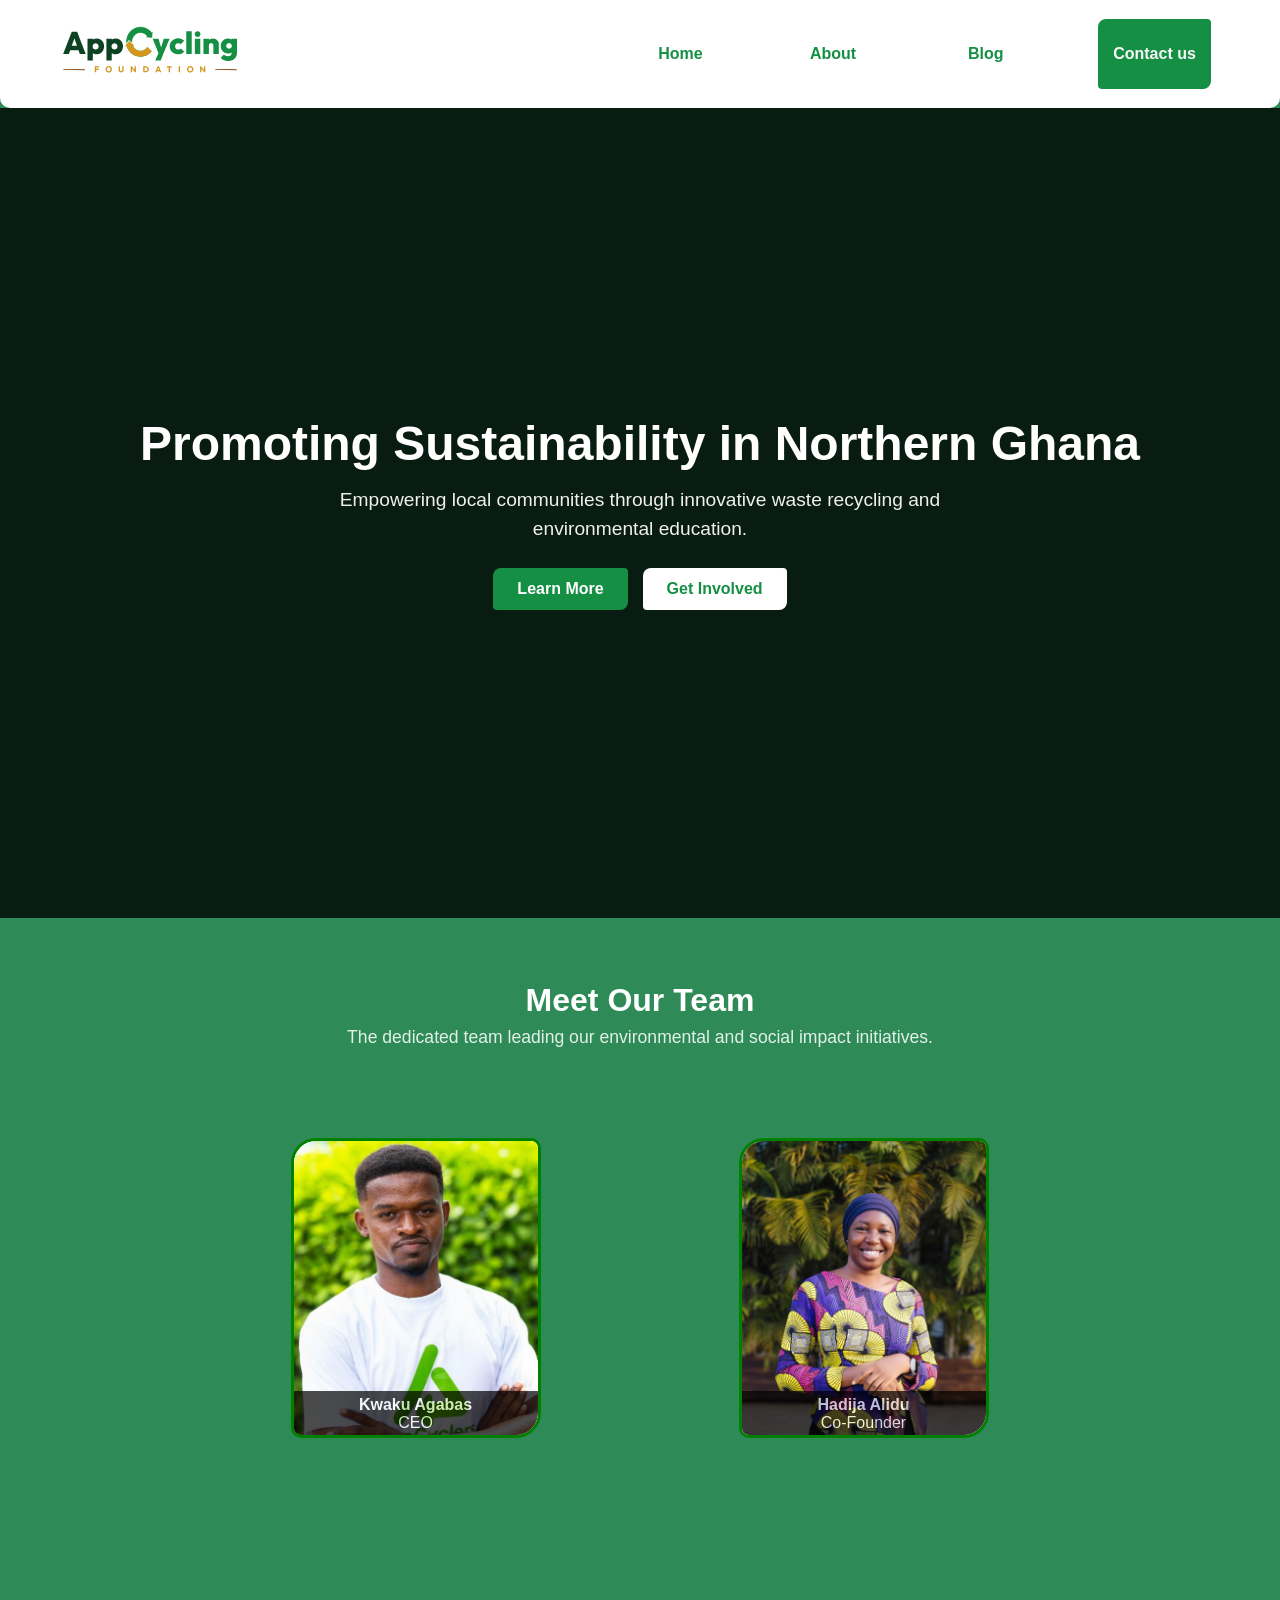
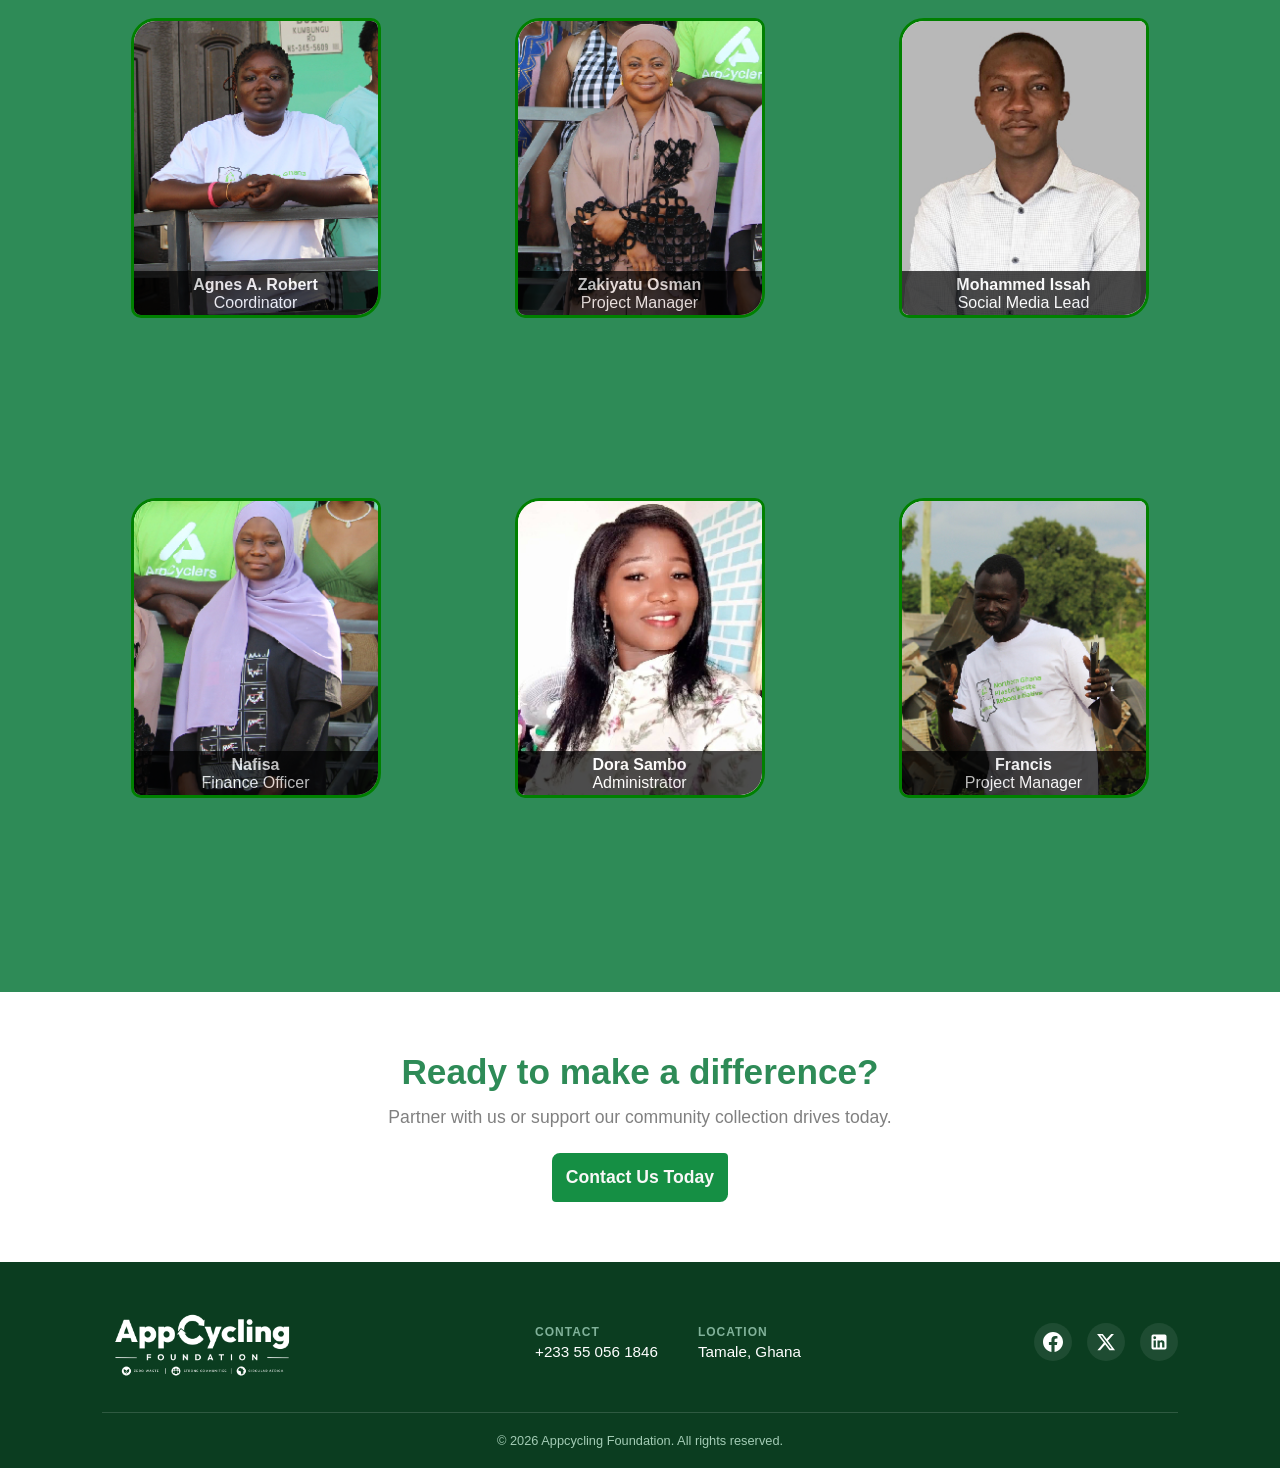
==== index.html @ 49691ff0 "Add files via upload" ====
<!DOCTYPE html>
<html lang="en">
<head>
    <meta charset="UTF-8">
    <meta name="viewport" content="width=device-width, initial-scale=1.0">
    <link rel="icon" href="assets/images/logo.svg" sizes="32x32" class="website-icon">
    <title>Appcycling Foundation</title>
    <link rel="stylesheet" href="style.css">
</head>
<body class="index_body">
    <nav class="navbar">
        <div class="nav_logo_cont">
            <img src="assets/images/app_found_logo2.svg" class="nav_logo_img" alt="appcycling foundation logo">
        </div>

        <div class="nav_pages_wrap">
            <ul class="nav_pages_cont">
                <li class="nav_page">
                    <a href="index.html" class="nav_page_link">
                        <button class="nav_btn">Home</button>
                    </a>
                </li>
                <li class="nav_page">                    
                    <a href="about.html" class="nav_page_link">
                        <button class="nav_btn">About</button>
                    </a>                    
                </li>
                <li class="nav_page">
                    <a href="blog.html" class="nav_page_link">
                        <button class="nav_btn">Blog</button>
                    </a>
                </li>
                <li class="nav_page">
                    <div class="nav_page_link_area"></div>                    
                    <a href="contact.html" class="nav_page_link"> 
                        <button class="nav_btn_contact nav_btn">Contact us</button>
                    </a>
                </li>
            </ul>
        </div>
    </nav>

    <!-- Hero Section -->
    <header class="hero">
        <video autoplay muted loop playsinline class="bg_video">
            <source src="assets/videos/video.mp4" type="video/mp4">
        </video>

        <div class="video_overlay"></div>

        <div class="hero_content">
            <h1 class="hero_title_text">Promoting Sustainability in Northern Ghana</h1>
            <p class="hero_subtitle_text">Empowering local communities through innovative waste recycling and environmental education.</p>
            <div class="hero_cta_wrap">
                <a href="about.html" class="hero_btn hero_btn_primary">Learn More</a>
                <a href="contact.html" class="hero_btn hero_btn_secondary">Get Involved</a>
            </div>
        </div>
    </header>

    <!-- Team Section -->
    <main class="post_hero">
        <div class="post_hero_title">
            <h2 class="post_hero_title_text">Meet Our Team</h2>
            <p class="post_hero_subtitle_text">The dedicated team leading our environmental and social impact initiatives.</p>
        </div>

        <div class="post_hero_content">
            <div class="post_hero_cards_cont">
            
                <ul class="post_hero_cards_set1 phc_set1">
                    <li class="post_hero_card">
                        <img src="assets/images/agabas.jpg" class="phc_img" alt="Kwaku Agabas">
                        <div class="phc_overlay">
                            <p class="phc_title phc_text">Kwaku Agabas</p>
                            <p class="phc_subtitle phc_text">CEO</p>
                        </div>
                    </li>

                    <li class="post_hero_card">
                        <img src="assets/images/hadija.jpg" class="phc_img" alt="Hadija Alidu">
                        <div class="phc_overlay">
                            <p class="phc_title phc_text">Hadija Alidu</p>
                            <p class="phc_subtitle phc_text">Co-Founder</p>
                        </div>
                    </li>
                </ul>

                <ul class="post_hero_cards_set2 phc_set2">
                    <li class="post_hero_card">
                        <img src="assets/images/agnes.jpg" class="phc_img" alt="Agnes A. Robert">
                        <div class="phc_overlay">
                            <p class="phc_title phc_text">Agnes A. Robert</p>
                            <p class="phc_subtitle phc_text">Coordinator</p>
                        </div>
                    </li>
                    <li class="post_hero_card">
                        <img src="assets/images/zakia.jpg" class="phc_img" alt="Zakiyatu Osman">
                        <div class="phc_overlay">
                            <p class="phc_title phc_text">Zakiyatu Osman</p>
                            <p class="phc_subtitle phc_text">Project Manager</p>
                        </div>
                    </li>
                    <li class="post_hero_card">
                        <img src="assets/images/mohammed.jpg" class="phc_img" alt="Mohammed Issah">
                        <div class="phc_overlay">
                            <p class="phc_title phc_text">Mohammed Issah</p>
                            <p class="phc_subtitle phc_text">Social Media Lead</p>
                        </div>
                    </li>
                </ul>
            
                <ul class="post_hero_cards_set3 phc_set3">
                    <li class="post_hero_card">
                        <img src="assets/images/nafisa.jpg" class="phc_img" alt="Nafisa">
                        <div class="phc_overlay">
                            <p class="phc_title phc_text">Nafisa</p>
                            <p class="phc_subtitle phc_text">Finance Officer</p>
                        </div>
                    </li>
                    <li class="post_hero_card">
                        <img src="assets/images/dora.jpg" class="phc_img" alt="Dora Sambo">
                        <div class="phc_overlay">
                            <p class="phc_title phc_text">Dora Sambo</p>
                            <p class="phc_subtitle phc_text">Administrator</p>
                        </div>
                    </li>
                    <li class="post_hero_card">
                        <img src="assets/images/sualey.jpg" class="phc_img" alt="Francis">
                        <div class="phc_overlay">
                            <p class="phc_title phc_text">Francis</p>
                            <p class="phc_subtitle phc_text">Project Manager</p>
                        </div>
                    </li>
                </ul>
            
            </div>
        </div>
    </main>

    <!-- Call To Action Section -->
    <section class="home_cta_banner">
        <h2>Ready to make a difference?</h2>
        <p>Partner with us or support our community collection drives today.</p>
        <a href="contact.html" class="contact_submit_btn cta_banner_btn">Contact Us Today</a>
    </section>

    <!-- Footer -->
    <footer class="footer">
        <div class="footer_container">
            <div class="footer_brand">
                <img src="assets/images/appFound_nobg.png" alt="Appcycling Foundation Logo" class="footer_logo">
                <!-- <p class="footer_tagline">Promoting Sustainability in Northern Ghana</p> -->
            </div>

            <div class="footer_info">
                <div class="footer_contact_item">
                    <span class="footer_label">Contact</span>
                    <a href="tel:+233550561846" class="footer_link">+233 55 056 1846</a>
                </div>
                <div class="footer_contact_item">
                    <span class="footer_label">Location</span>
                    <span class="footer_text">Tamale, Ghana</span>
                </div>
            </div>

            <div class="footer_social">
                <a href="#" class="social_icon_link" aria-label="Facebook">
                    <svg viewBox="0 0 24 24" width="20" height="20" fill="currentColor"><path d="M24 12.073c0-6.627-5.373-12-12-12s-12 5.373-12 12c0 5.99 4.388 10.954 10.125 11.854v-8.385H7.078v-3.47h3.047V9.43c0-3.007 1.792-4.669 4.533-4.669 1.312 0 2.686.235 2.686.235v2.953H15.83c-1.491 0-1.956.925-1.956 1.874v2.25h3.328l-.532 3.47h-2.796v8.385C19.612 23.027 24 18.062 24 12.073z"/></svg>
                </a>
                <a href="#" class="social_icon_link" aria-label="Twitter">
                    <svg viewBox="0 0 24 24" width="20" height="20" fill="currentColor"><path d="M18.244 2.25h3.308l-7.227 8.26 8.502 11.24H16.17l-5.214-6.817L4.99 21.75H1.68l7.73-8.835L1.254 2.25H8.08l4.713 6.231zm-1.161 17.52h1.833L7.084 4.126H5.117z"/></svg>
                </a>
                <a href="#" class="social_icon_link" aria-label="LinkedIn">
                    <svg viewBox="0 0 24 24" width="20" height="20" fill="currentColor"><path d="M19 3a2 2 0 0 1 2 2v14a2 2 0 0 1-2 2H5a2 2 0 0 1-2-2V5a2 2 0 0 1 2-2h14m-.5 15.5v-5.3a3.26 3.26 0 0 0-3.26-3.26c-.85 0-1.84.52-2.28 1.3v-1.11h-2.79v8.37h2.79v-4.93c0-.77.62-1.4 1.39-1.4a1.4 1.4 0 0 1 1.4 1.4v4.93h2.75M6.88 8.56a1.68 1.68 0 0 0 1.68-1.68c0-.93-.75-1.69-1.68-1.69a1.69 1.69 0 0 0-1.69 1.69c0 .93.76 1.68 1.69 1.68m1.39 9.94v-8.37H5.5v8.37h2.77z"/></svg>
                </a>
            </div>
        </div>

        <div class="footer_bottom">
            <p class="copyright_text">&copy; 2026 Appcycling Foundation. All rights reserved.</p>
        </div>
    </footer>
</body>
</html>
---- style.css ----
* {
    margin: 0;
    padding: 0;
    box-sizing: border-box;
}

body {
    background-color: seagreen;
    font-family: Verdana, Geneva, Tahoma, sans-serif;
    color: white;
}

ul {
    list-style: none;
}

a {
    text-decoration: none;
}


.navbar {
    width: 100%;
    height: 12vh;
    display: flex;
    justify-content: space-between;
    align-items: center;
    position: sticky;
    top: 0;
    background-color: white;
    padding: 10px 50px;
    border-radius: 0 0 10px 10px;
    font-size: 1.2rem;
    z-index: 100;
}

.nav_logo_cont {
    display: flex;
    justify-content: center;
    /* border: solid 2px red; */
    align-items: center;
    /* width: 30vw; */
    height: 100%;
    /* background-color: rgb(212, 150, 29); */
    /* object-fit: cover; */
    /* transform: scale(1.2); */

}

.nav_logo_img {
    /* width: ;  */
    height: 100px;
}

/* wrap = container of cont*/
.nav_pages_wrap {
    width: 50%;
    height: 100%;
}

.nav_pages_cont {
    /* width: 50%; */
    height: 100%;
    display: flex;
    justify-content: space-between;
    align-items: center;
    border: none;
}

/* nav page = home, about, contact... sections */

.nav_pages_cont {
    margin-right: 4vw;
    /* border: solid 3px red; */
}

.nav_page {
    height: 100%;
    width: 15%;
    display: flex;
    align-items: center;
}

.nav_page_link {
    width: 100%;
    height: 80%;
}

/* .nav_btn {
    height: 100%;
    width: 100%;
    padding: 5px;
    font-family: Verdana, Geneva, Tahoma, sans-serif;
    font-weight: 700;
    font-size: 1rem;
    color: rgb(21, 143, 68);
    border: 2px solid transparent;
    border-radius: 8px 4px;
    outline: none;
    background-color: rgba(0, 0, 0, 0);
    cursor: pointer;
}

.nav_btn_contact {
    width: 140%;
    background-color: rgba(21, 143, 68, 1);
    color: rgb(248, 248, 247);
    
} */

/* ************* Updated Navbar Button Animation ************* */

.nav_btn {
    position: relative; /* Container for absolute pseudoelement */
    height: 100%;
    width: 100%;
    padding: 5px;
    font-family: Verdana, Geneva, Tahoma, sans-serif;
    font-weight: 700;
    font-size: 1rem;
    color: rgb(21, 143, 68);
    border: none; /* Removed fixed border to allow bottom line drawing */
    outline: none;
    background-color: transparent;
    cursor: pointer;
}

/* Bottom border pseudo-element setup */
.nav_btn::after {
    content: '';
    position: absolute;
    bottom: 0;
    left: 50%;
    width: 0;
    height: 2px;
    background-color: rgb(13, 67, 35);
    transition: width 0.3s ease, left 0.3s ease;
}

/* Expand bottom border from middle outwards on hover */
.nav_btn:not(.nav_btn_contact):hover::after {
    width: 100%;
    left: 0;
}

/* Keep solid styling for the primary CTA button */
.nav_btn_contact {
    width: 140%;
    background-color: rgba(21, 143, 68, 1);
    color: rgb(248, 248, 247);
    border-radius: 8px 4px;
    transition: background-color 0.3s ease;
}

.nav_btn_contact:hover {
    background-color: rgb(13, 67, 35);
}

.nav_btn_contact::after {
    display: none; /* Disable middle-out line on the main contact button */
}


.hero {
    width: 100%;
    height: 90vh;
    position: relative;
}

.bg_video {
    position: absolute;
    width: 100%;
    height: 98%;
}

.video_overlay {
    position: absolute;
    top: 0;
    left: 0;
    width: 100%;
    height: 100%;
    background-color: black;
    opacity: 0.8;
    z-index: 2;
}

.hero_content {
    position: absolute;
    width: 100%;
    height: 100%;
    display: flex;
    flex-direction: column;
    justify-content: center;
    align-items: center;
    z-index: 4;
}

.hero_title_text {
    font-size: 3rem;
}

.post_hero {
    width: 100%;
    /* height: 100vh; */
    text-align: center;
    padding: 5%;
}

.post_hero_title_text {
    font-size: 2rem;
}

.post_hero_cards_cont {
    width: 100%;

}

/* phc = post_hero_card */

.phc_set1, .phc_set2, .phc_set3{
    width: 100%;
    display: flex;
    justify-content: space-around;
    align-items: center;
    padding: 10vh 0vw;

}

.phc_set1 {
    padding: 10vh 10vw;
}

.post_hero_card {
    width: 250px;
    height: 300px;
    background-color: white;
    border: solid 3px green;
    border-radius: 25px 10px;
    overflow: hidden;
    align-content: center;
    position: relative;
}

.phc_img {
    position: absolute;
    top: 0;
    left: 0;
    z-index: 2;
}

.phc_overlay {
    position: absolute;
    bottom: 0;
    /* left: 0; */
    height: 15%;
    width: 100%;
    background-color: black;
    opacity: 0.7;
    z-index: 3;
    padding: 5px;
}

.phc_text {
    opacity: 1;
}

.phc_title {
    font-weight: 600;
    bottom: 20px;
}

/* ************* Index Page Enhancements ************* */

.hero_subtitle_text {
    font-size: 1.2rem;
    max-width: 650px;
    margin: 15px auto 25px;
    text-align: center;
    color: #f0f0f0;
    line-height: 1.5;
}

.hero_cta_wrap {
    display: flex;
    gap: 15px;
}

.hero_btn {
    padding: 12px 24px;
    font-weight: 700;
    font-size: 1rem;
    border-radius: 8px 4px;
    text-decoration: none;
    transition: transform 0.2s ease, background-color 0.2s ease;
}

.hero_btn_primary {
    background-color: rgb(21, 143, 68);
    color: white;
}

.hero_btn_secondary {
    background-color: white;
    color: rgb(21, 143, 68);
}

.hero_btn:hover {
    transform: translateY(-2px);
}

.post_hero_subtitle_text {
    color: #e2f1e7;
    font-size: 1.1rem;
    margin-top: 8px;
}

/* Fix team image rendering */
.phc_img {
    width: 100%;
    height: 100%;
    object-fit: cover;
}

/* ************* Team Card Animations ************* */

/* Smooth transitions for card structure */
.post_hero_card {
    transition: transform 0.4s cubic-bezier(0.165, 0.84, 0.44, 1), 
                box-shadow 0.4s cubic-bezier(0.165, 0.84, 0.44, 1),
                border-color 0.3s ease;
    animation: fadeInUp 0.8s ease-out forwards;
}

/* Image scaling on hover */
.phc_img {
    transition: transform 0.5s ease;
}

/* Overlay smooth slide & expand */
.phc_overlay {
    transition: height 0.3s ease, background-color 0.3s ease;
}

/* Hover Effects */
.post_hero_card:hover {
    transform: translateY(-8px);
    box-shadow: 0 12px 24px rgba(0, 0, 0, 0.25);
    border-color: rgb(13, 67, 35);
}

.post_hero_card:hover .phc_img {
    transform: scale(1.08);
}

.post_hero_card:hover .phc_overlay {
    height: 25%;
    background-color: rgba(0, 0, 0, 0.85);
}

/* Subtle entrance animation on load */
@keyframes fadeInUp {
    from {
        opacity: 0;
        transform: translateY(20px);
    }
    to {
        opacity: 1;
        transform: translateY(0);
    }
}

/* Staggered entrance delay for cards */
.phc_set1 .post_hero_card:nth-child(1) { animation-delay: 0.1s; }
.phc_set1 .post_hero_card:nth-child(2) { animation-delay: 0.2s; }
.phc_set2 .post_hero_card:nth-child(1) { animation-delay: 0.3s; }
.phc_set2 .post_hero_card:nth-child(2) { animation-delay: 0.4s; }
.phc_set2 .post_hero_card:nth-child(3) { animation-delay: 0.5s; }
.phc_set3 .post_hero_card:nth-child(1) { animation-delay: 0.6s; }
.phc_set3 .post_hero_card:nth-child(2) { animation-delay: 0.7s; }
.phc_set3 .post_hero_card:nth-child(3) { animation-delay: 0.8s; }

/* CTA Banner */
.home_cta_banner {
    background-color: white;
    color: seagreen;
    text-align: center;
    padding: 60px 20px;
    margin: 40px auto 0;
    display: flex;
    flex-direction: column;
    align-items: center;
    gap: 15px;
}

.home_cta_banner h2 {
    font-size: 2.2rem;
}

.home_cta_banner p {
    color: gray;
    font-size: 1.1rem;
}

.cta_banner_btn {
    text-decoration: none;
    display: inline-block;
    margin-top: 10px;
}


/* *************End of Index.html styles**************/

/* ********** Start of about.html styles ********** */

.about_body {
    background-color: aliceblue;
    color: seagreen;
}

.about_hero {
    text-align: center;
    padding: 60px 20px 30px;
}

.about_us_title_text {
    font-size: 3.2rem;
    color: seagreen;
    margin-bottom: 10px;
}

.about_us_subtitle_text {
    font-style: italic;
    font-size: 1.4rem;
    color: #4a6b5d;
}

.about_main {
    max-width: 1200px;
    margin: 0 auto;
    padding: 20px 5% 60px;
    display: flex;
    flex-direction: column;
    gap: 60px;
}

.our_story_cont, .mission_vision_cont {
    display: flex;
    justify-content: space-between;
    align-items: center;
    gap: 40px;
    background-color: white;
    padding: 40px;
    border: solid 3px green;
    border-radius: 25px 10px;
}

.our_story_text_cont, .mission_vision_text_cont {
    width: 55%;
    display: flex;
    flex-direction: column;
    gap: 15px;
}

.our_story_img_cont, .mission_vision_img_cont {
    width: 40%;
    height: 350px;
    border-radius: 20px 10px;
    overflow: hidden;
    border: solid 2px green;
}

.about_section_img {
    width: 100%;
    height: 100%;
    object-fit: cover;
}

.section_heading {
    font-size: 2rem;
    color: seagreen;
    margin-bottom: 10px;
}

.about_paragraph {
    color: #444;
    line-height: 1.6;
    font-size: 1.05rem;
}

.mv_block {
    margin-bottom: 20px;
}

.mv_block:last-child {
    margin-bottom: 0;
}

/* Statistics Bar */
.about_stats_cont {
    display: flex;
    justify-content: space-around;
    align-items: center;
    background-color: seagreen;
    color: white;
    padding: 40px 20px;
    border-radius: 25px 10px;
    text-align: center;
    gap: 20px;
}

.stat_card {
    display: flex;
    flex-direction: column;
    gap: 5px;
}

.stat_number {
    font-size: 2.5rem;
    font-weight: bold;
}

.stat_label {
    font-size: 1rem;
    color: #d1e7dd;
}

/* Responsive adjustments */
@media (max-width: 850px) {
    .our_story_cont, .mission_vision_cont {
        flex-direction: column;
        padding: 25px;
    }

    .our_story_text_cont, .mission_vision_text_cont,
    .our_story_img_cont, .mission_vision_img_cont {
        width: 100%;
    }

    .mission_vision_cont {
        flex-direction: column-reverse;
    }

    .about_stats_cont {
        flex-direction: column;
    }
}

/* ********** End of about.html styles ********** */



/* ************* Start of blog.html styles ************* */

.blog_body {
    background-color: aliceblue;
    color: #1b4332;
}

.blog_hero {
    text-align: center;
    padding: 60px 20px 30px;
}

.blog_hero_title {
    font-size: 3rem;
    color: seagreen;
    margin-bottom: 10px;
}

.blog_hero_subtitle {
    font-size: 1.1rem;
    color: gray;
}

/* Main Layout */
.blog_container {
    max-width: 1250px;
    margin: 0 auto;
    padding: 20px 5% 60px;
    display: flex;
    gap: 40px;
}

.blog_posts_grid {
    flex: 2.5;
    display: grid;
    grid-template-columns: repeat(auto-fill, minmax(300px, 1fr));
    gap: 30px;
}

/* Card Styling */
.blog_card {
    background-color: white;
    border: 2px solid green;
    border-radius: 25px 10px;
    overflow: hidden;
    display: flex;
    flex-direction: column;
    transition: transform 0.3s ease, box-shadow 0.3s ease;
}

.blog_card:hover {
    transform: translateY(-5px);
    box-shadow: 0 10px 20px rgba(0, 0, 0, 0.08);
}

.blog_card.featured {
    grid-column: 1 / -1;
    display: flex;
    flex-direction: row;
}

.blog_card_img_wrapper {
    position: relative;
    width: 100%;
    height: 220px;
    overflow: hidden;
}

.blog_card.featured .blog_card_img_wrapper {
    width: 45%;
    height: auto;
}

.blog_card_img {
    width: 100%;
    height: 100%;
    object-fit: cover;
}

.blog_badge {
    position: absolute;
    top: 15px;
    left: 15px;
    background-color: rgb(21, 143, 68);
    color: white;
    font-size: 0.75rem;
    font-weight: bold;
    padding: 4px 10px;
    border-radius: 8px 4px;
    text-transform: uppercase;
}

.blog_card_content {
    padding: 25px;
    display: flex;
    flex-direction: column;
    justify-content: space-between;
    flex-grow: 1;
}

.blog_card.featured .blog_card_content {
    width: 55%;
    padding: 35px;
}

.blog_meta {
    display: flex;
    gap: 15px;
    font-size: 0.85rem;
    color: gray;
    margin-bottom: 12px;
}

.blog_card_title {
    font-size: 1.35rem;
    color: seagreen;
    margin-bottom: 12px;
    line-height: 1.3;
}

.blog_card.featured .blog_card_title {
    font-size: 1.8rem;
}

.blog_card_excerpt {
    font-size: 0.95rem;
    color: #555;
    line-height: 1.5;
    margin-bottom: 20px;
}

.blog_read_more {
    font-weight: bold;
    color: rgb(21, 143, 68);
    transition: color 0.2s ease;
}

.blog_read_more:hover {
    color: rgb(13, 67, 35);
}

/* Sidebar Styling */
.blog_sidebar {
    flex: 1;
    display: flex;
    flex-direction: column;
    gap: 30px;
}

.sidebar_widget {
    background-color: white;
    border: 2px solid green;
    border-radius: 25px 10px;
    padding: 25px;
}

.widget_title {
    font-size: 1.2rem;
    color: seagreen;
    margin-bottom: 15px;
    border-bottom: 2px solid aliceblue;
    padding-bottom: 8px;
}

.blog_search_form {
    display: flex;
    gap: 8px;
}

.search_input {
    padding: 8px 12px;
    font-size: 0.9rem;
}

.search_btn {
    background-color: rgb(21, 143, 68);
    color: white;
    border: none;
    border-radius: 8px 4px;
    padding: 0 15px;
    font-weight: bold;
    cursor: pointer;
}

.widget_categories {
    list-style: none;
    display: flex;
    flex-direction: column;
    gap: 10px;
}

.widget_categories a {
    color: #444;
    display: flex;
    justify-content: space-between;
    font-size: 0.95rem;
    transition: color 0.2s ease;
}

.widget_categories a:hover {
    color: seagreen;
    font-weight: bold;
}

.widget_text {
    font-size: 0.9rem;
    color: gray;
    margin-bottom: 15px;
}

.blog_newsletter_form {
    display: flex;
    flex-direction: column;
    gap: 12px;
}

/* Responsive Styles */
@media (max-width: 992px) {
    .blog_container {
        flex-direction: column;
    }
    
    .blog_card.featured {
        flex-direction: column;
    }
    
    .blog_card.featured .blog_card_img_wrapper,
    .blog_card.featured .blog_card_content {
        width: 100%;
    }
}

/* ************* End of blog.html styles ************* */

/* *************Start of contact.html styles************* */

.contact_body {
    background-color: aliceblue;
    color: seagreen;
    min-height: 100vh;
}

.contact_wrapper {
    padding: 50px 8%;
    display: flex;
    flex-direction: column;
    align-items: center;
}

.contact_header {
    text-align: center;
    margin-bottom: 40px;
}

.contact_title {
    font-size: 3rem;
    margin-bottom: 10px;
}

.contact_subtitle {
    font-size: 1.2rem;
    color: gray;
}

.contact_container {
    display: flex;
    justify-content: space-between;
    width: 100%;
    max-width: 1100px;
    gap: 30px;
}

/* Contact Info Section */
.contact_info_card {
    width: 40%;
    background-color: seagreen;
    color: white;
    padding: 40px 30px;
    border-radius: 25px 10px;
    display: flex;
    flex-direction: column;
    justify-content: space-around;
}

.contact_info_card h2 {
    font-size: 2rem;
    border-bottom: 2px solid white;
    padding-bottom: 10px;
    margin-bottom: 15px;
}

.contact_info_text {
    margin-bottom: 20px;
    line-height: 1.5;
}

.info_item {
    margin-bottom: 20px;
    display: flex;
    flex-direction: column;
    gap: 5px;
}

.info_item strong {
    font-size: 1.1rem;
}

/* Contact Form Section */
.contact_form {
    width: 58%;
    background-color: white;
    padding: 40px;
    border: solid 3px green;
    border-radius: 25px 10px;
    display: flex;
    flex-direction: column;
    gap: 20px;
}

.form_group {
    display: flex;
    flex-direction: column;
    gap: 8px;
    text-align: left;
}

.form_label {
    font-weight: 600;
    color: seagreen;
}

.form_input {
    width: 100%;
    padding: 12px 15px;
    border: 2px solid green;
    border-radius: 8px 4px;
    font-family: Verdana, Geneva, Tahoma, sans-serif;
    font-size: 1rem;
    outline: none;
    color: #333;
}

.form_input:focus {
    border-color: rgb(13, 67, 35);
}

.form_textarea {
    resize: vertical;
}

.contact_submit_btn {
    padding: 12px;
    font-family: Verdana, Geneva, Tahoma, sans-serif;
    font-weight: 700;
    font-size: 1.1rem;
    background-color: rgb(21, 143, 68);
    color: rgb(248, 248, 247);
    border: 2px solid transparent;
    border-radius: 8px 4px;
    cursor: pointer;
    transition: background-color 0.3s ease;
}

.contact_submit_btn:hover {
    background-color: rgb(13, 67, 35);
}

/* **********End of contact.html styles**************** */

/* ************* Updated Modern Footer Styles ************* */

.footer {
    width: 100%;
    background-color: #0b3d20;
    color: #e2f1e7;
    padding: 30px 8% 20px;
    font-family: Verdana, Geneva, Tahoma, sans-serif;
}

.footer_container {
    max-width: 1200px;
    margin: 0 auto;
    display: flex;
    justify-content: space-between;
    align-items: center;
    flex-wrap: wrap;
    gap: 30px;
    padding-bottom: 20px;
    border-bottom: 1px solid rgba(255, 255, 255, 0.15);
}

.footer_brand {
    display: flex;
    flex-direction: column;
    
}

.footer_logo {
    height: 100px;
    width: auto;
    filter: brightness(0) invert(1);
    /* transform: scale(1.5); */
}

.footer_tagline {
    font-size: 0.85rem;
    color: #a3ccb5;
}

.footer_info {
    display: flex;
    gap: 40px;
}

.footer_contact_item {
    display: flex;
    flex-direction: column;
    gap: 4px;
}

.footer_label {
    font-size: 0.75rem;
    text-transform: uppercase;
    letter-spacing: 1px;
    color: #81b29a;
    font-weight: 700;
}

.footer_text, .footer_link {
    font-size: 0.95rem;
    color: #ffffff;
}

.footer_link {
    transition: color 0.2s ease;
}

.footer_link:hover {
    color: #81b29a;
}

.footer_social {
    display: flex;
    gap: 15px;
}

.social_icon_link {
    display: flex;
    align-items: center;
    justify-content: center;
    width: 38px;
    height: 38px;
    border-radius: 50%;
    background-color: rgba(255, 255, 255, 0.08);
    color: #ffffff;
    transition: background-color 0.3s ease, transform 0.2s ease;
}

.social_icon_link:hover {
    background-color: rgb(21, 143, 68);
    transform: translateY(-2px);
}

.footer_bottom {
    max-width: 1200px;
    margin: 0 auto;
    padding-top: 20px;
    text-align: center;
}

.copyright_text {
    font-size: 0.8rem;
    color: #a3ccb5;
    margin-top: 0;
}

/* Responsive adjustment for small screens */
@media (max-width: 768px) {
    .footer_container {
        flex-direction: column;
        align-items: flex-start;
    }
    
    .footer_info {
        flex-direction: column;
        gap: 15px;
    }
}


/* ************* Global Responsive Adjustments ************* */

@media (max-width: 768px) {
    /* Navbar Adjustment */
    .navbar {
        height: auto;
        padding: 15px 20px;
        flex-direction: column;
        gap: 15px;
    }

    .nav_pages_wrap {
        width: 100%;
    }

    .nav_pages_cont {
        margin-right: 0;
        justify-content: space-around;
    }

    .nav_page {
        width: auto;
    }

    .nav_btn_contact {
        width: 100%;
    }

    /* Hero Text Adjustment */
    .hero_title_text {
        font-size: 2rem;
        padding: 0 15px;
        text-align: center;
    }

    .hero_subtitle_text {
        font-size: 1rem;
        padding: 0 20px;
    }

    .hero_cta_wrap {
        flex-direction: column;
        width: 80%;
    }

    .hero_btn {
        text-align: center;
    }

    /* Team Cards Stacking */
    .phc_set1, .phc_set2, .phc_set3 {
        flex-direction: column;
        gap: 25px;
        padding: 20px 0;
    }

    /* Contact Page Layout */
    .contact_container {
        flex-direction: column;
    }

    .contact_info_card, .contact_form {
        width: 100%;
    }
}
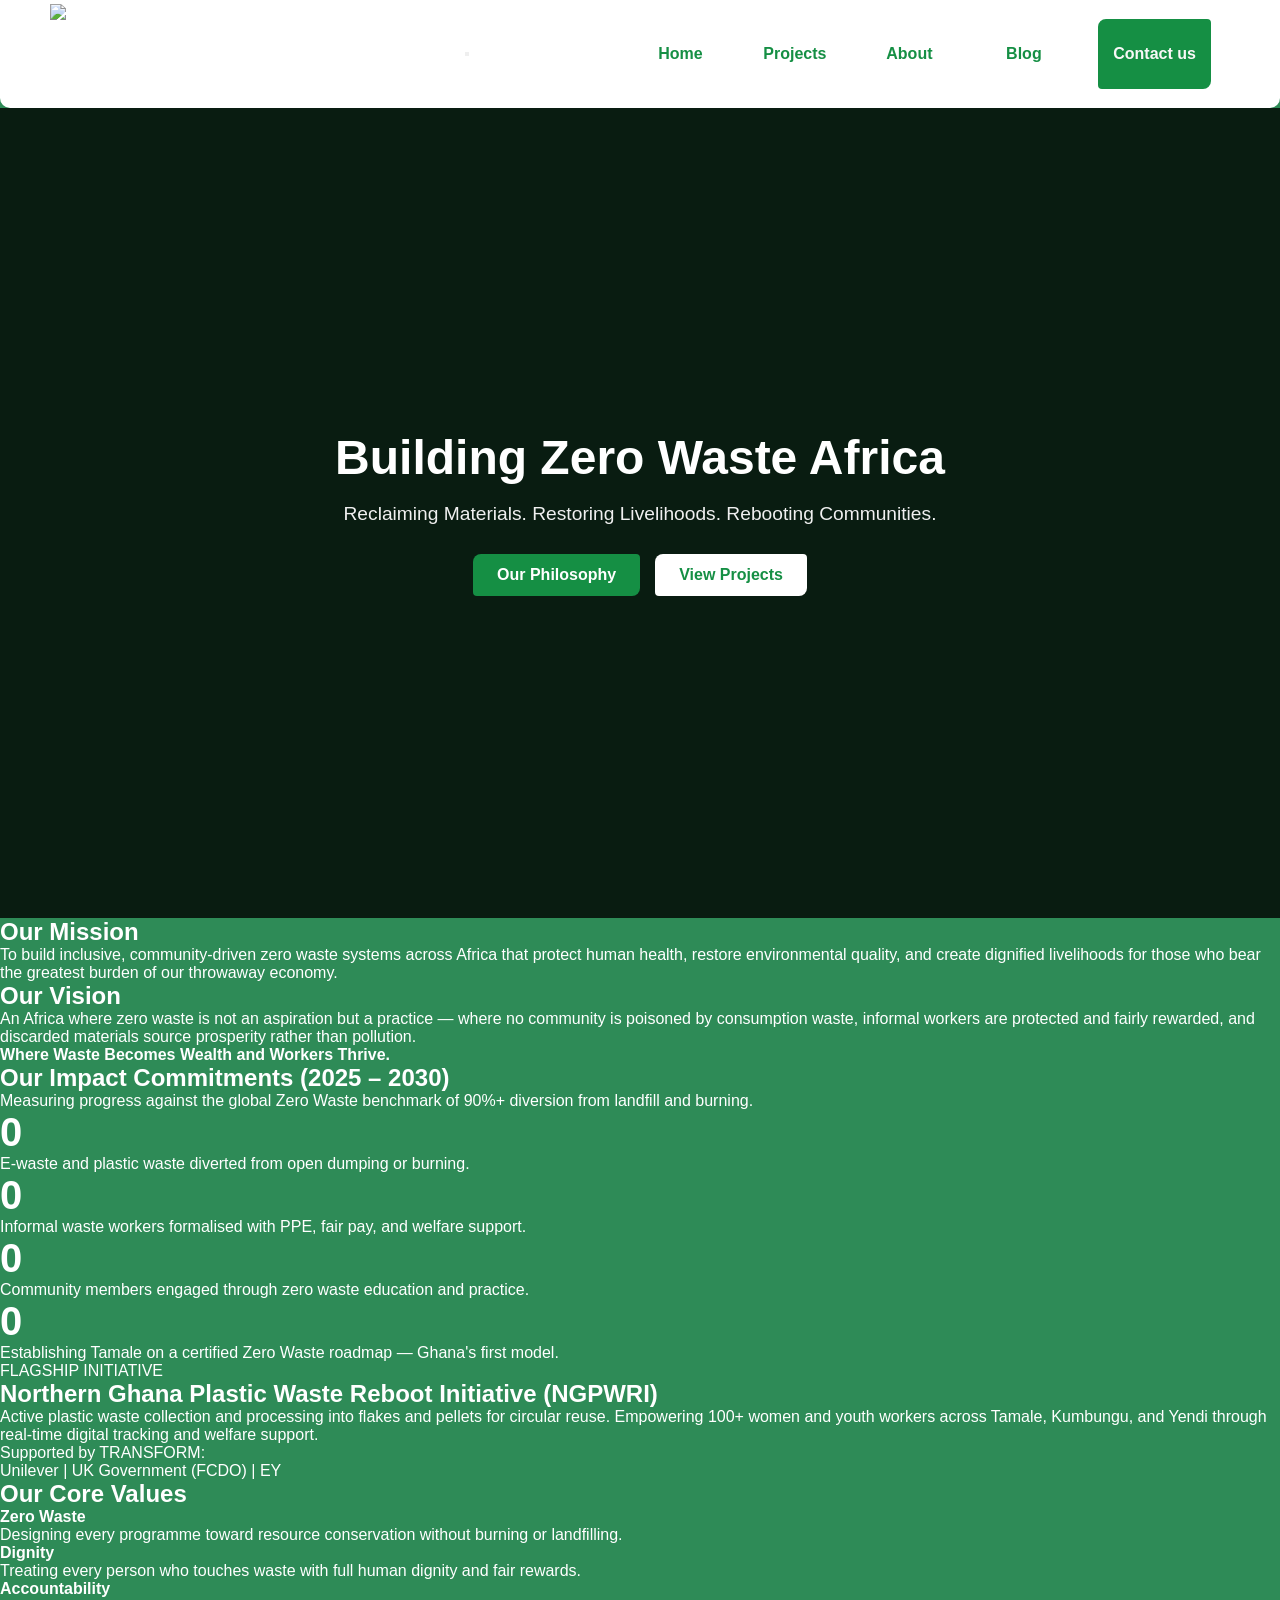
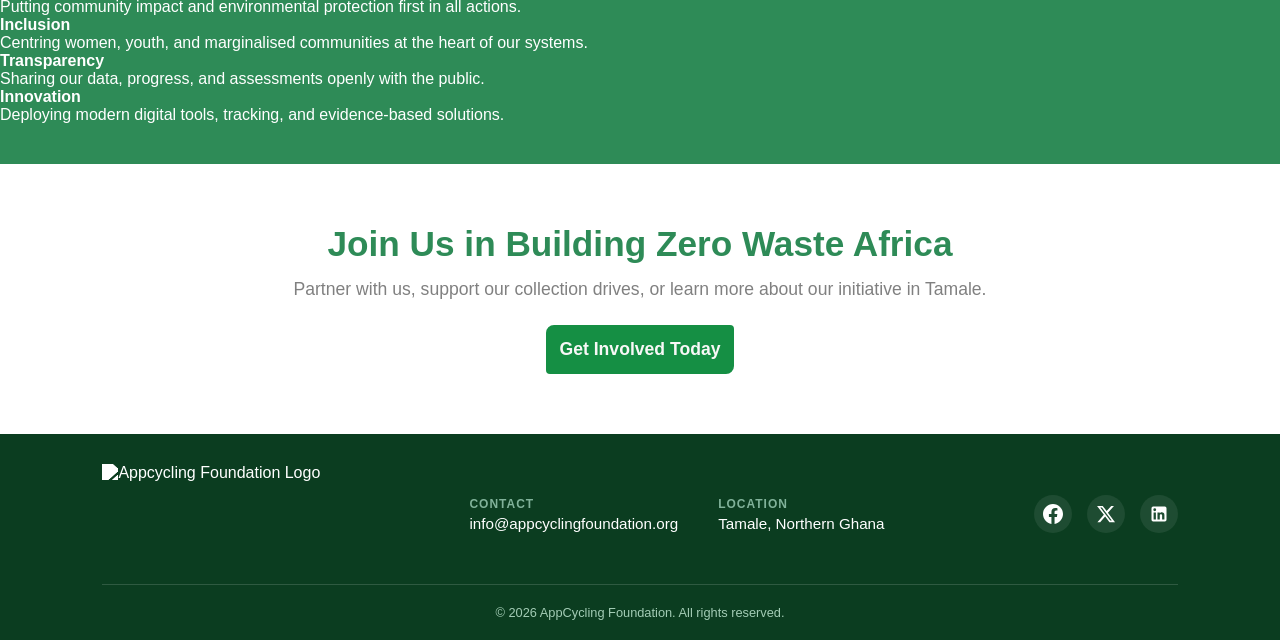
==== commit 2c951b7f: "Update index.html" ====
--- a/index.html
+++ b/index.html
@@ -4,20 +4,34 @@
     <meta charset="UTF-8">
     <meta name="viewport" content="width=device-width, initial-scale=1.0">
     <link rel="icon" href="assets/images/logo.svg" sizes="32x32" class="website-icon">
-    <title>Appcycling Foundation</title>
+    <title>Appcycling Foundation | Building Zero Waste Africa</title>
     <link rel="stylesheet" href="style.css">
 </head>
 <body class="index_body">
+
+    <!-- Navigation Bar -->
     <nav class="navbar">
         <div class="nav_logo_cont">
-            <img src="assets/images/app_found_logo2.svg" class="nav_logo_img" alt="appcycling foundation logo">
-        </div>
-
-        <div class="nav_pages_wrap">
+            <img src="assets/images/appFoundT.png" class="nav_logo_img" alt="appcycling foundation logo">
+        </div>
+
+        <!-- Hamburger Menu Button -->
+        <button class="nav_toggle" id="navToggle" aria-label="Toggle navigation">
+            <span class="hamburger_bar"></span>
+            <span class="hamburger_bar"></span>
+            <span class="hamburger_bar"></span>
+        </button>
+
+        <div class="nav_pages_wrap" id="navPagesWrap">
             <ul class="nav_pages_cont">
                 <li class="nav_page">
                     <a href="index.html" class="nav_page_link">
                         <button class="nav_btn">Home</button>
+                    </a>
+                </li>
+                <li class="nav_page">
+                    <a href="projects.html" class="nav_page_link">
+                        <button class="nav_btn">Projects</button>
                     </a>
                 </li>
                 <li class="nav_page">                    
@@ -31,7 +45,6 @@
                     </a>
                 </li>
                 <li class="nav_page">
-                    <div class="nav_page_link_area"></div>                    
                     <a href="contact.html" class="nav_page_link"> 
                         <button class="nav_btn_contact nav_btn">Contact us</button>
                     </a>
@@ -49,118 +62,131 @@
         <div class="video_overlay"></div>
 
         <div class="hero_content">
-            <h1 class="hero_title_text">Promoting Sustainability in Northern Ghana</h1>
-            <p class="hero_subtitle_text">Empowering local communities through innovative waste recycling and environmental education.</p>
+            <h1 class="hero_title_text">Building Zero Waste Africa</h1>
+            <p class="hero_subtitle_text">Reclaiming Materials. Restoring Livelihoods. Rebooting Communities.</p>
             <div class="hero_cta_wrap">
-                <a href="about.html" class="hero_btn hero_btn_primary">Learn More</a>
-                <a href="contact.html" class="hero_btn hero_btn_secondary">Get Involved</a>
+                <a href="about.html" class="hero_btn hero_btn_primary">Our Philosophy</a>
+                <a href="projects.html" class="hero_btn hero_btn_secondary">View Projects</a>
             </div>
         </div>
     </header>
 
-    <!-- Team Section -->
-    <main class="post_hero">
-        <div class="post_hero_title">
-            <h2 class="post_hero_title_text">Meet Our Team</h2>
-            <p class="post_hero_subtitle_text">The dedicated team leading our environmental and social impact initiatives.</p>
-        </div>
-
-        <div class="post_hero_content">
-            <div class="post_hero_cards_cont">
+    <!-- Mission & Vision Section -->
+    <section class="mission_vision_section">
+        <div class="container">
+            <div class="mv_grid">
+                <div class="mv_card">
+                    <h2>Our Mission</h2>
+                    <p>To build inclusive, community-driven zero waste systems across Africa that protect human health, restore environmental quality, and create dignified livelihoods for those who bear the greatest burden of our throwaway economy.</p>
+                </div>
+                <div class="mv_card">
+                    <h2>Our Vision</h2>
+                    <p>An Africa where zero waste is not an aspiration but a practice — where no community is poisoned by consumption waste, informal workers are protected and fairly rewarded, and discarded materials source prosperity rather than pollution.</p>
+                </div>
+            </div>
+            <div class="tagline_banner">
+                <p><strong>Where Waste Becomes Wealth and Workers Thrive.</strong></p>
+            </div>
+        </div>
+    </section>
+
+    <!-- Impact & Strategic Goals (2025 - 2030) -->
+    <section class="impact_goals_section">
+        <div class="container">
+            <h2 class="section_title">Our Impact Commitments (2025 – 2030)</h2>
+            <p class="section_subtitle">Measuring progress against the global Zero Waste benchmark of 90%+ diversion from landfill and burning.</p>
             
-                <ul class="post_hero_cards_set1 phc_set1">
-                    <li class="post_hero_card">
-                        <img src="assets/images/agabas.jpg" class="phc_img" alt="Kwaku Agabas">
-                        <div class="phc_overlay">
-                            <p class="phc_title phc_text">Kwaku Agabas</p>
-                            <p class="phc_subtitle phc_text">CEO</p>
-                        </div>
-                    </li>
-
-                    <li class="post_hero_card">
-                        <img src="assets/images/hadija.jpg" class="phc_img" alt="Hadija Alidu">
-                        <div class="phc_overlay">
-                            <p class="phc_title phc_text">Hadija Alidu</p>
-                            <p class="phc_subtitle phc_text">Co-Founder</p>
-                        </div>
-                    </li>
-                </ul>
-
-                <ul class="post_hero_cards_set2 phc_set2">
-                    <li class="post_hero_card">
-                        <img src="assets/images/agnes.jpg" class="phc_img" alt="Agnes A. Robert">
-                        <div class="phc_overlay">
-                            <p class="phc_title phc_text">Agnes A. Robert</p>
-                            <p class="phc_subtitle phc_text">Coordinator</p>
-                        </div>
-                    </li>
-                    <li class="post_hero_card">
-                        <img src="assets/images/zakia.jpg" class="phc_img" alt="Zakiyatu Osman">
-                        <div class="phc_overlay">
-                            <p class="phc_title phc_text">Zakiyatu Osman</p>
-                            <p class="phc_subtitle phc_text">Project Manager</p>
-                        </div>
-                    </li>
-                    <li class="post_hero_card">
-                        <img src="assets/images/mohammed.jpg" class="phc_img" alt="Mohammed Issah">
-                        <div class="phc_overlay">
-                            <p class="phc_title phc_text">Mohammed Issah</p>
-                            <p class="phc_subtitle phc_text">Social Media Lead</p>
-                        </div>
-                    </li>
-                </ul>
-            
-                <ul class="post_hero_cards_set3 phc_set3">
-                    <li class="post_hero_card">
-                        <img src="assets/images/nafisa.jpg" class="phc_img" alt="Nafisa">
-                        <div class="phc_overlay">
-                            <p class="phc_title phc_text">Nafisa</p>
-                            <p class="phc_subtitle phc_text">Finance Officer</p>
-                        </div>
-                    </li>
-                    <li class="post_hero_card">
-                        <img src="assets/images/dora.jpg" class="phc_img" alt="Dora Sambo">
-                        <div class="phc_overlay">
-                            <p class="phc_title phc_text">Dora Sambo</p>
-                            <p class="phc_subtitle phc_text">Administrator</p>
-                        </div>
-                    </li>
-                    <li class="post_hero_card">
-                        <img src="assets/images/sualey.jpg" class="phc_img" alt="Francis">
-                        <div class="phc_overlay">
-                            <p class="phc_title phc_text">Francis</p>
-                            <p class="phc_subtitle phc_text">Project Manager</p>
-                        </div>
-                    </li>
-                </ul>
-            
-            </div>
-        </div>
-    </main>
+            <div class="impact_metrics_grid">
+                <div class="metric_card">
+                    <h3 class="stat_number" data-target="10000" data-suffix="+ Tonnes">0</h3>
+                    <p>E-waste and plastic waste diverted from open dumping or burning.</p>
+                </div>
+                <div class="metric_card">
+                    <h3 class="stat_number" data-target="1000" data-suffix="+ Workers">0</h3>
+                    <p>Informal waste workers formalised with PPE, fair pay, and welfare support.</p>
+                </div>
+                <div class="metric_card">
+                    <h3 class="stat_number" data-target="50000" data-suffix="+ Reached">0</h3>
+                    <p>Community members engaged through zero waste education and practice.</p>
+                </div>
+                <div class="metric_card">
+                    <h3 class="stat_number" data-target="1" data-suffix="st Zero Waste City">0</h3>
+                    <p>Establishing Tamale on a certified Zero Waste roadmap — Ghana's first model.</p>
+                </div>
+            </div>
+        </div>
+    </section>
+
+    <!-- Flagship Initiative Section -->
+    <section class="flagship_section">
+        <div class="container">
+            <div class="flagship_card">
+                <span class="flagship_badge">FLAGSHIP INITIATIVE</span>
+                <h2>Northern Ghana Plastic Waste Reboot Initiative (NGPWRI)</h2>
+                <p>Active plastic waste collection and processing into flakes and pellets for circular reuse. Empowering 100+ women and youth workers across Tamale, Kumbungu, and Yendi through real-time digital tracking and welfare support.</p>
+                <div class="flagship_partners">
+                    <span>Supported by TRANSFORM:</span>
+                    <p>Unilever | UK Government (FCDO) | EY</p>
+                </div>
+            </div>
+        </div>
+    </section>
+
+    
+    <section class="values_section">
+        <div class="container">
+            <h2 class="section_title">Our Core Values</h2>
+            <div class="values_grid">
+                <div class="value_item">
+                    <h4>Zero Waste</h4>
+                    <p>Designing every programme toward resource conservation without burning or landfilling.</p>
+                </div>
+                <div class="value_item">
+                    <h4>Dignity</h4>
+                    <p>Treating every person who touches waste with full human dignity and fair rewards.</p>
+                </div>
+                <div class="value_item">
+                    <h4>Accountability</h4>
+                    <p>Putting community impact and environmental protection first in all actions.</p>
+                </div>
+                <div class="value_item">
+                    <h4>Inclusion</h4>
+                    <p>Centring women, youth, and marginalised communities at the heart of our systems.</p>
+                </div>
+                <div class="value_item">
+                    <h4>Transparency</h4>
+                    <p>Sharing our data, progress, and assessments openly with the public.</p>
+                </div>
+                <div class="value_item">
+                    <h4>Innovation</h4>
+                    <p>Deploying modern digital tools, tracking, and evidence-based solutions.</p>
+                </div>
+            </div>
+        </div>
+    </section>
 
     <!-- Call To Action Section -->
     <section class="home_cta_banner">
-        <h2>Ready to make a difference?</h2>
-        <p>Partner with us or support our community collection drives today.</p>
-        <a href="contact.html" class="contact_submit_btn cta_banner_btn">Contact Us Today</a>
+        <h2>Join Us in Building Zero Waste Africa</h2>
+        <p>Partner with us, support our collection drives, or learn more about our initiative in Tamale.</p>
+        <a href="contact.html" class="contact_submit_btn cta_banner_btn">Get Involved Today</a>
     </section>
 
     <!-- Footer -->
     <footer class="footer">
         <div class="footer_container">
             <div class="footer_brand">
-                <img src="assets/images/appFound_nobg.png" alt="Appcycling Foundation Logo" class="footer_logo">
-                <!-- <p class="footer_tagline">Promoting Sustainability in Northern Ghana</p> -->
+                <img src="assets/images/appFoundT.png" alt="Appcycling Foundation Logo" class="footer_logo">
             </div>
 
             <div class="footer_info">
                 <div class="footer_contact_item">
                     <span class="footer_label">Contact</span>
-                    <a href="tel:+233550561846" class="footer_link">+233 55 056 1846</a>
+                    <a href="mailto:info@appcyclingfoundation.org" class="footer_link">info@appcyclingfoundation.org</a>
                 </div>
                 <div class="footer_contact_item">
                     <span class="footer_label">Location</span>
-                    <span class="footer_text">Tamale, Ghana</span>
+                    <span class="footer_text">Tamale, Northern Ghana</span>
                 </div>
             </div>
 
@@ -178,8 +204,11 @@
         </div>
 
         <div class="footer_bottom">
-            <p class="copyright_text">&copy; 2026 Appcycling Foundation. All rights reserved.</p>
+            <p class="copyright_text">&copy; 2026 AppCycling Foundation. All rights reserved.</p>
         </div>
     </footer>
+
+    <script src="script.js"></script>
+
 </body>
-</html>+</html>
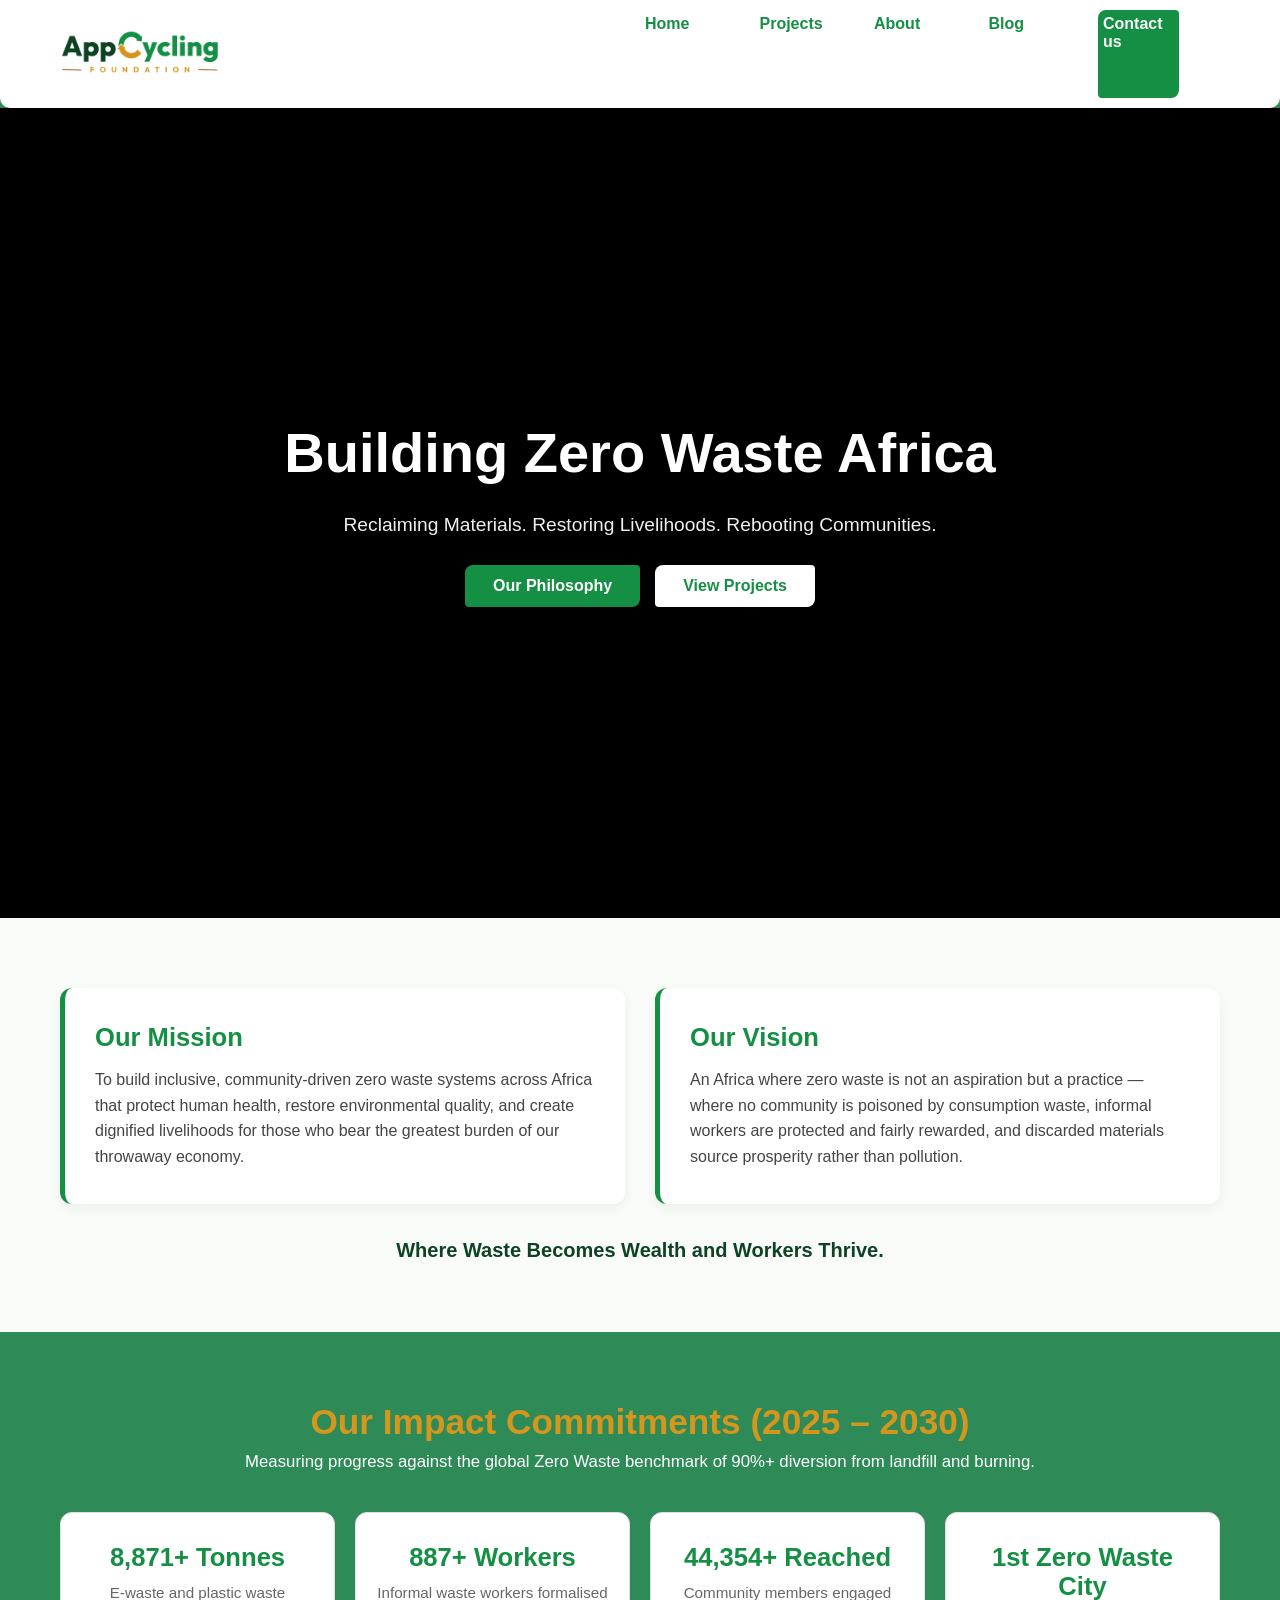
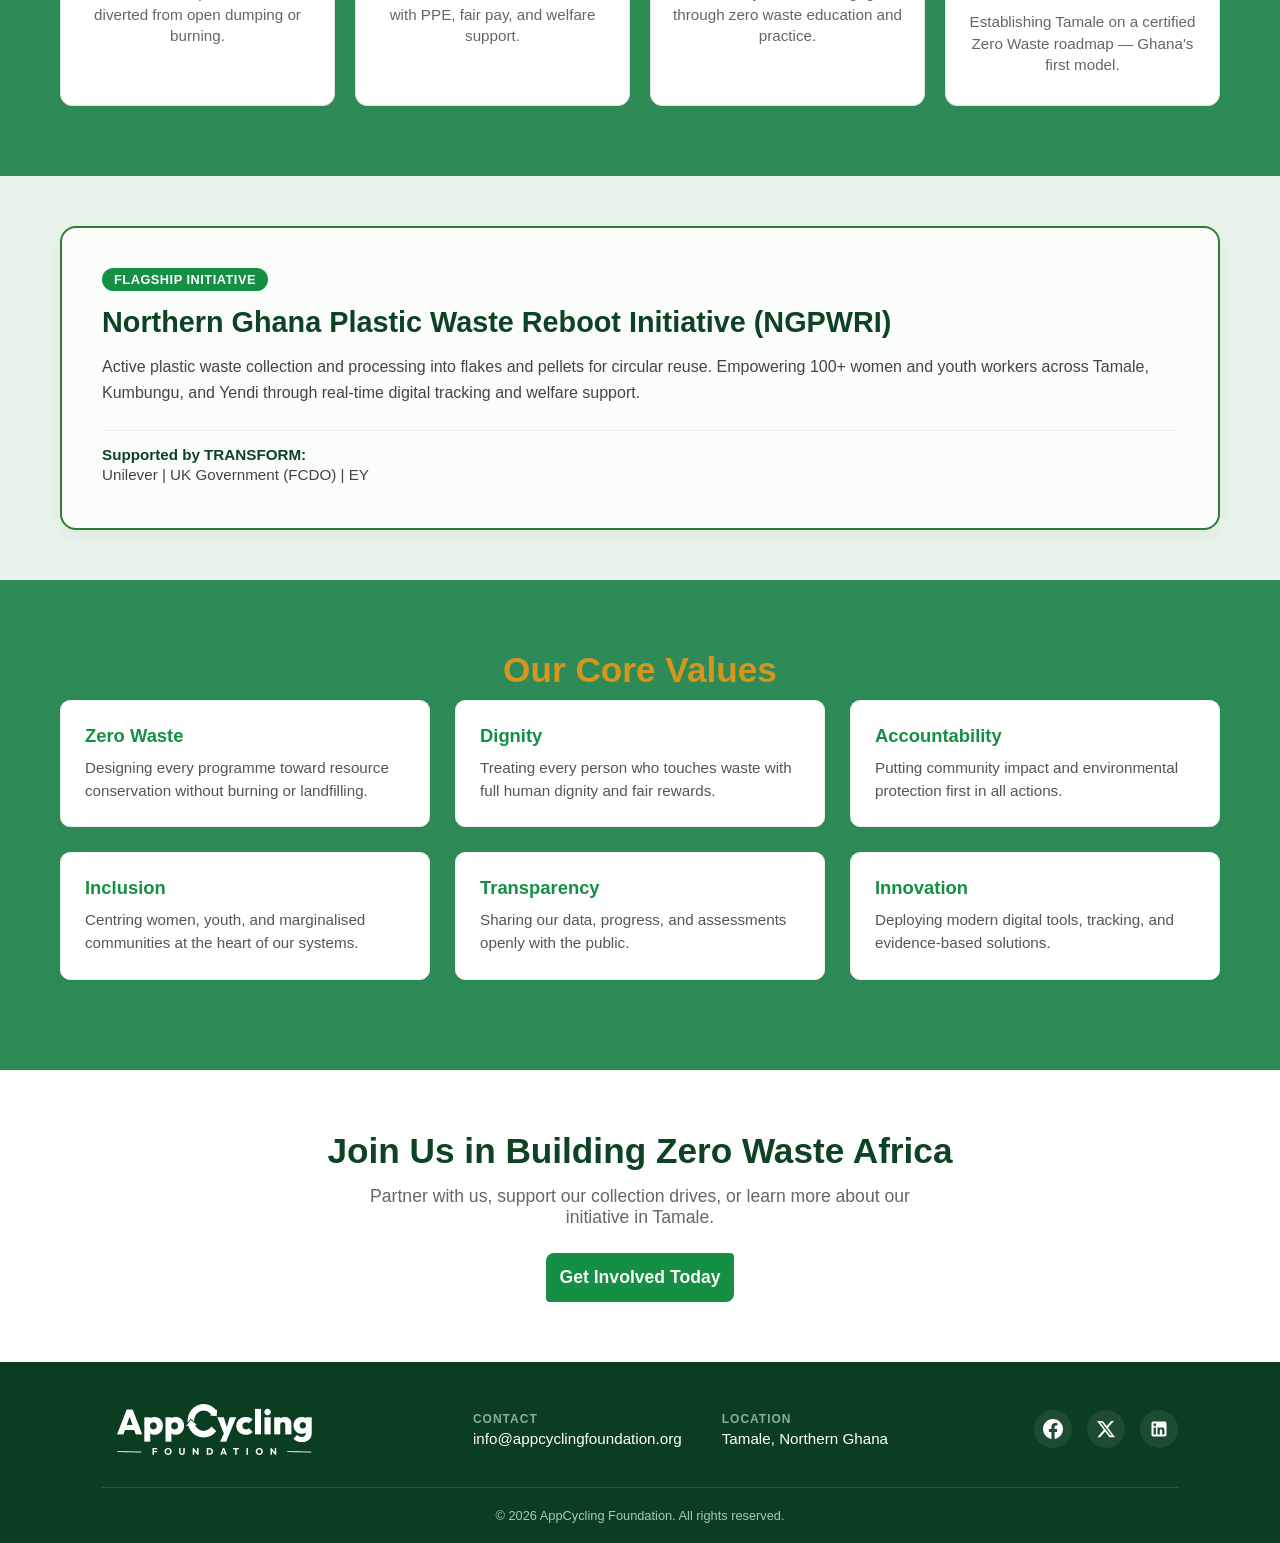
==== commit 0426f1e5: "Update 2 index.html" ====
--- a/index.html
+++ b/index.html
@@ -10,12 +10,15 @@
 <body class="index_body">
 
     <!-- Navigation Bar -->
+    <!-- Navigation Bar -->
     <nav class="navbar">
         <div class="nav_logo_cont">
-            <img src="assets/images/appFoundT.png" class="nav_logo_img" alt="appcycling foundation logo">
-        </div>
-
-        <!-- Hamburger Menu Button -->
+            <a href="index.html">
+                <img src="assets/images/appFoundT.png" class="nav_logo_img" alt="Appcycling Foundation Logo">
+            </a>
+        </div>
+
+        <!-- Mobile Hamburger Toggle -->
         <button class="nav_toggle" id="navToggle" aria-label="Toggle navigation">
             <span class="hamburger_bar"></span>
             <span class="hamburger_bar"></span>
@@ -25,29 +28,19 @@
         <div class="nav_pages_wrap" id="navPagesWrap">
             <ul class="nav_pages_cont">
                 <li class="nav_page">
-                    <a href="index.html" class="nav_page_link">
-                        <button class="nav_btn">Home</button>
-                    </a>
-                </li>
-                <li class="nav_page">
-                    <a href="projects.html" class="nav_page_link">
-                        <button class="nav_btn">Projects</button>
-                    </a>
+                    <a href="index.html" class="nav_btn">Home</a>
+                </li>
+                <li class="nav_page">
+                    <a href="projects.html" class="nav_btn">Projects</a>
                 </li>
                 <li class="nav_page">                    
-                    <a href="about.html" class="nav_page_link">
-                        <button class="nav_btn">About</button>
-                    </a>                    
-                </li>
-                <li class="nav_page">
-                    <a href="blog.html" class="nav_page_link">
-                        <button class="nav_btn">Blog</button>
-                    </a>
-                </li>
-                <li class="nav_page">
-                    <a href="contact.html" class="nav_page_link"> 
-                        <button class="nav_btn_contact nav_btn">Contact us</button>
-                    </a>
+                    <a href="about.html" class="nav_btn">About</a>                    
+                </li>
+                <li class="nav_page">
+                    <a href="blog.html" class="nav_btn">Blog</a>
+                </li>
+                <li class="nav_page">
+                    <a href="contact.html" class="nav_btn nav_btn_contact">Contact us</a>
                 </li>
             </ul>
         </div>
@@ -135,7 +128,7 @@
     
     <section class="values_section">
         <div class="container">
-            <h2 class="section_title">Our Core Values</h2>
+            <h2 class="section_title values_title_text">Our Core Values</h2>
             <div class="values_grid">
                 <div class="value_item">
                     <h4>Zero Waste</h4>
@@ -208,6 +201,8 @@
         </div>
     </footer>
 
+
+    
     <script src="script.js"></script>
 
 </body>
--- a/style.css
+++ b/style.css
@@ -41,15 +41,10 @@
     align-items: center;
     /* width: 30vw; */
     height: 100%;
-    /* background-color: rgb(212, 150, 29); */
-    /* object-fit: cover; */
-    /* transform: scale(1.2); */
-
 }
 
 .nav_logo_img {
-    /* width: ;  */
-    height: 100px;
+    height: 60px;
 }
 
 /* wrap = container of cont*/
@@ -86,29 +81,8 @@
     height: 80%;
 }
 
-/* .nav_btn {
-    height: 100%;
-    width: 100%;
-    padding: 5px;
-    font-family: Verdana, Geneva, Tahoma, sans-serif;
-    font-weight: 700;
-    font-size: 1rem;
-    color: rgb(21, 143, 68);
-    border: 2px solid transparent;
-    border-radius: 8px 4px;
-    outline: none;
-    background-color: rgba(0, 0, 0, 0);
-    cursor: pointer;
-}
-
-.nav_btn_contact {
-    width: 140%;
-    background-color: rgba(21, 143, 68, 1);
-    color: rgb(248, 248, 247);
-    
-} */
-
-/* ************* Updated Navbar Button Animation ************* */
+
+/* ************* Navbar Button Animation ************* */
 
 .nav_btn {
     position: relative; /* Container for absolute pseudoelement */
@@ -160,17 +134,126 @@
     display: none; /* Disable middle-out line on the main contact button */
 }
 
-
+/* ==========================================
+   Responsive Mobile Navigation & Toggle Menu
+   ========================================== */
+
+/* Toggle Button Styling (Hidden on Desktop) */
+.nav_toggle {
+    display: none;
+    background: transparent;
+    border: none;
+    cursor: pointer;
+    flex-direction: column;
+    justify-content: space-between;
+    width: 28px;
+    height: 20px;
+    padding: 0;
+    z-index: 1001;
+}
+
+.hamburger_bar {
+    width: 100%;
+    height: 3px;
+    background-color: #0d4323;
+    border-radius: 2px;
+    transition: all 0.3s ease-in-out;
+}
+
+/* Mobile Screen Breakpoint */
+@media (max-width: 768px) {
+    .navbar {
+        position: relative;
+        justify-content: space-between;
+        align-items: center;
+        padding: 15px 20px;
+    }
+
+    /* Show hamburger icon on small screens */
+    .nav_toggle {
+        display: flex;
+    }
+
+    /* Hide standard nav wrapper and transform to mobile dropdown */
+    .nav_pages_wrap {
+        position: absolute;
+        top: 100%;
+        left: 0;
+        width: 100%;
+        background-color: #ffffff;
+        box-shadow: 0 8px 16px rgba(0, 0, 0, 0.1);
+        max-height: 0;
+        overflow: hidden;
+        transition: max-height 0.35s ease-in-out, padding 0.35s ease-in-out;
+        z-index: 1000;
+    }
+
+    /* Activated state when menu is opened */
+    .nav_pages_wrap.active {
+        max-height: 350px;
+        padding: 15px 0;
+        border-bottom: 3px solid #175e34;
+    }
+
+    .nav_pages_cont {
+        flex-direction: column;
+        align-items: center;
+        gap: 12px;
+        padding: 0;
+        margin: 0;
+        list-style: none;
+    }
+
+    .nav_page {
+        width: 100%;
+        text-align: center;
+    }
+
+    .nav_btn {
+        width: 80%;
+        padding: 10px 0;
+    }
+
+    /* Animated 'X' icon state when menu is open */
+    .nav_toggle.active .hamburger_bar:nth-child(1) {
+        transform: translateY(8.5px) rotate(45deg);
+    }
+
+    .nav_toggle.active .hamburger_bar:nth-child(2) {
+        opacity: 0;
+    }
+
+    .nav_toggle.active .hamburger_bar:nth-child(3) {
+        transform: translateY(-8.5px) rotate(-45deg);
+    }
+}
+
+/* *************************Navigation Bar Ends************************* */
+
+/* ==========================================================================
+                   Home Page Styles
+   ========================================================================== */
+
+/* Hero Section */
 .hero {
+    position: relative;
     width: 100%;
-    height: 90vh;
-    position: relative;
+    min-height: 90vh;
+    display: flex;
+    justify-content: center;
+    align-items: center;
+    overflow: hidden;
+    background-color: #000;
 }
 
 .bg_video {
     position: absolute;
+    top: 0;
+    left: 0;
     width: 100%;
-    height: 98%;
+    height: 100%;
+    object-fit: cover;
+    z-index: 1;
 }
 
 .video_overlay {
@@ -179,103 +262,35 @@
     left: 0;
     width: 100%;
     height: 100%;
-    background-color: black;
-    opacity: 0.8;
+    background-color: rgba(0, 0, 0, 0.65);
     z-index: 2;
 }
 
 .hero_content {
-    position: absolute;
+    position: relative;
+    z-index: 3;
     width: 100%;
-    height: 100%;
+    max-width: 900px;
+    padding: 0 20px;
     display: flex;
     flex-direction: column;
     justify-content: center;
     align-items: center;
-    z-index: 4;
+    text-align: center;
+    color: #ffffff;
 }
 
 .hero_title_text {
-    font-size: 3rem;
-}
-
-.post_hero {
-    width: 100%;
-    /* height: 100vh; */
-    text-align: center;
-    padding: 5%;
-}
-
-.post_hero_title_text {
-    font-size: 2rem;
-}
-
-.post_hero_cards_cont {
-    width: 100%;
-
-}
-
-/* phc = post_hero_card */
-
-.phc_set1, .phc_set2, .phc_set3{
-    width: 100%;
-    display: flex;
-    justify-content: space-around;
-    align-items: center;
-    padding: 10vh 0vw;
-
-}
-
-.phc_set1 {
-    padding: 10vh 10vw;
-}
-
-.post_hero_card {
-    width: 250px;
-    height: 300px;
-    background-color: white;
-    border: solid 3px green;
-    border-radius: 25px 10px;
-    overflow: hidden;
-    align-content: center;
-    position: relative;
-}
-
-.phc_img {
-    position: absolute;
-    top: 0;
-    left: 0;
-    z-index: 2;
-}
-
-.phc_overlay {
-    position: absolute;
-    bottom: 0;
-    /* left: 0; */
-    height: 15%;
-    width: 100%;
-    background-color: black;
-    opacity: 0.7;
-    z-index: 3;
-    padding: 5px;
-}
-
-.phc_text {
-    opacity: 1;
-}
-
-.phc_title {
-    font-weight: 600;
-    bottom: 20px;
-}
-
-/* ************* Index Page Enhancements ************* */
+    font-size: clamp(2.2rem, 5vw, 3.5rem);
+    font-weight: 800;
+    line-height: 1.2;
+    margin-bottom: 10px;
+}
 
 .hero_subtitle_text {
     font-size: 1.2rem;
     max-width: 650px;
     margin: 15px auto 25px;
-    text-align: center;
     color: #f0f0f0;
     line-height: 1.5;
 }
@@ -283,122 +298,247 @@
 .hero_cta_wrap {
     display: flex;
     gap: 15px;
+    flex-wrap: wrap;
+    justify-content: center;
 }
 
 .hero_btn {
-    padding: 12px 24px;
+    padding: 12px 28px;
     font-weight: 700;
     font-size: 1rem;
     border-radius: 8px 4px;
     text-decoration: none;
-    transition: transform 0.2s ease, background-color 0.2s ease;
+    transition: transform 0.25s ease, background-color 0.25s ease, box-shadow 0.25s ease;
 }
 
 .hero_btn_primary {
-    background-color: rgb(21, 143, 68);
-    color: white;
+    background-color: #158f44;
+    color: #ffffff;
 }
 
 .hero_btn_secondary {
-    background-color: white;
-    color: rgb(21, 143, 68);
+    background-color: #ffffff;
+    color: #158f44;
 }
 
 .hero_btn:hover {
-    transform: translateY(-2px);
-}
-
-.post_hero_subtitle_text {
-    color: #e2f1e7;
-    font-size: 1.1rem;
-    margin-top: 8px;
-}
-
-/* Fix team image rendering */
-.phc_img {
-    width: 100%;
-    height: 100%;
-    object-fit: cover;
-}
-
-/* ************* Team Card Animations ************* */
-
-/* Smooth transitions for card structure */
-.post_hero_card {
-    transition: transform 0.4s cubic-bezier(0.165, 0.84, 0.44, 1), 
-                box-shadow 0.4s cubic-bezier(0.165, 0.84, 0.44, 1),
-                border-color 0.3s ease;
-    animation: fadeInUp 0.8s ease-out forwards;
-}
-
-/* Image scaling on hover */
-.phc_img {
-    transition: transform 0.5s ease;
-}
-
-/* Overlay smooth slide & expand */
-.phc_overlay {
-    transition: height 0.3s ease, background-color 0.3s ease;
-}
-
-/* Hover Effects */
-.post_hero_card:hover {
-    transform: translateY(-8px);
-    box-shadow: 0 12px 24px rgba(0, 0, 0, 0.25);
-    border-color: rgb(13, 67, 35);
-}
-
-.post_hero_card:hover .phc_img {
-    transform: scale(1.08);
-}
-
-.post_hero_card:hover .phc_overlay {
-    height: 25%;
-    background-color: rgba(0, 0, 0, 0.85);
-}
-
-/* Subtle entrance animation on load */
-@keyframes fadeInUp {
-    from {
-        opacity: 0;
-        transform: translateY(20px);
-    }
-    to {
-        opacity: 1;
-        transform: translateY(0);
-    }
-}
-
-/* Staggered entrance delay for cards */
-.phc_set1 .post_hero_card:nth-child(1) { animation-delay: 0.1s; }
-.phc_set1 .post_hero_card:nth-child(2) { animation-delay: 0.2s; }
-.phc_set2 .post_hero_card:nth-child(1) { animation-delay: 0.3s; }
-.phc_set2 .post_hero_card:nth-child(2) { animation-delay: 0.4s; }
-.phc_set2 .post_hero_card:nth-child(3) { animation-delay: 0.5s; }
-.phc_set3 .post_hero_card:nth-child(1) { animation-delay: 0.6s; }
-.phc_set3 .post_hero_card:nth-child(2) { animation-delay: 0.7s; }
-.phc_set3 .post_hero_card:nth-child(3) { animation-delay: 0.8s; }
-
-/* CTA Banner */
+    transform: translateY(-3px);
+    box-shadow: 0 6px 16px rgba(0, 0, 0, 0.2);
+}
+
+/* Layout Container & Common Headings */
+.container {
+    max-width: 1200px;
+    margin: 0 auto;
+    padding: 0 20px;
+}
+
+.section_title {
+    text-align: center;
+    font-size: 2.2rem;
+    color: rgb(212, 150, 29);
+    margin-bottom: 10px;
+}
+
+.section_subtitle {
+    text-align: center;
+    color: #fff;
+    margin-bottom: 40px;
+    font-size: 1.05rem;
+}
+
+/* Mission & Vision Section */
+.mission_vision_section {
+    padding: 70px 0;
+    background-color: #f9fbf9;
+}
+
+.mv_grid {
+    display: grid;
+    grid-template-columns: repeat(2, 1fr);
+    gap: 30px;
+}
+
+.mv_card {
+    background: #ffffff;
+    padding: 35px 30px;
+    border-radius: 12px;
+    border-left: 5px solid #158f44;
+    box-shadow: 0 4px 12px rgba(0, 0, 0, 0.05);
+    transition: transform 0.3s ease, box-shadow 0.3s ease;
+}
+
+.mv_card:hover {
+    transform: translateY(-4px);
+    box-shadow: 0 8px 20px rgba(0, 0, 0, 0.08);
+}
+
+.mv_card h2 {
+    color: #158f44;
+    margin-bottom: 15px;
+    font-size: 1.6rem;
+}
+
+.mv_card p {
+    line-height: 1.6;
+    color: #444444;
+}
+
+.tagline_banner {
+    text-align: center;
+    margin-top: 35px;
+    font-size: 1.25rem;
+    color: #0d4323;
+}
+
+/* Impact Metrics Section */
+.impact_goals_section {
+    padding: 70px 0;
+}
+
+.impact_metrics_grid {
+    display: grid;
+    grid-template-columns: repeat(4, 1fr);
+    gap: 20px;
+}
+
+.metric_card {
+    background: #ffffff;
+    border: 1px solid #e0e0e0;
+    border-radius: 12px;
+    padding: 30px 20px;
+    text-align: center;
+    transition: transform 0.3s ease, border-color 0.3s ease, box-shadow 0.3s ease;
+}
+
+.metric_card:hover {
+    transform: translateY(-5px);
+    border-color: #158f44;
+    box-shadow: 0 6px 16px rgba(21, 143, 68, 0.12);
+}
+
+.metric_card h3 {
+    font-size: 1.6rem;
+    color: #158f44;
+    margin-bottom: 10px;
+    font-weight: 700;
+}
+
+.metric_card p {
+    font-size: 0.95rem;
+    color: #666666;
+    line-height: 1.4;
+}
+
+/* Flagship Section */
+.flagship_section {
+    padding: 50px 0;
+    background-color: #eaf4ed;
+}
+
+.flagship_card {
+    background: #ffffff;
+    padding: 40px;
+    border-radius: 16px;
+    box-shadow: 0 6px 18px rgba(0, 0, 0, 0.06);
+    border: 1px solid rgba(21, 143, 68, 0.15);
+}
+
+.flagship_badge {
+    display: inline-block;
+    background: #158f44;
+    color: #ffffff;
+    padding: 4px 12px;
+    border-radius: 20px;
+    font-size: 0.8rem;
+    font-weight: 700;
+    letter-spacing: 0.5px;
+}
+
+.flagship_card h2 {
+    color: #0d4323;
+    margin: 15px 0;
+    font-size: 1.8rem;
+}
+
+.flagship_card p {
+    line-height: 1.6;
+    color: #444444;
+}
+
+.flagship_partners {
+    margin-top: 25px;
+    padding-top: 15px;
+    border-top: 1px solid #eeeeee;
+    font-size: 0.95rem;
+    color: #555555;
+}
+
+.flagship_partners span {
+    font-weight: 600;
+    color: #0d4323;
+}
+
+/* Core Values Section */
+.values_section {
+    padding: 70px 0;
+}
+
+.values_grid {
+    display: grid;
+    grid-template-columns: repeat(3, 1fr);
+    gap: 25px;
+}
+
+.value_item {
+    background: #ffffff;
+    padding: 24px;
+    border-radius: 10px;
+    border: 1px solid #eeeeee;
+    box-shadow: 0 2px 8px rgba(0, 0, 0, 0.03);
+    transition: transform 0.3s ease, box-shadow 0.3s ease;
+}
+
+.value_item:hover {
+    transform: translateY(-4px);
+    box-shadow: 0 6px 16px rgba(0, 0, 0, 0.06);
+}
+
+.value_item h4 {
+    color: #158f44;
+    margin-bottom: 10px;
+    font-size: 1.15rem;
+}
+
+.value_item p {
+    font-size: 0.95rem;
+    color: #555555;
+    line-height: 1.5;
+}
+
+/* Call to Action Banner */
 .home_cta_banner {
-    background-color: white;
-    color: seagreen;
+    background-color: #ffffff;
+    color: #158f44;
     text-align: center;
     padding: 60px 20px;
-    margin: 40px auto 0;
+    margin-top: 20px;
     display: flex;
     flex-direction: column;
     align-items: center;
     gap: 15px;
+    border-top: 1px solid #eeeeee;
 }
 
 .home_cta_banner h2 {
     font-size: 2.2rem;
+    color: #0d4323;
 }
 
 .home_cta_banner p {
-    color: gray;
+    color: #666666;
     font-size: 1.1rem;
+    max-width: 600px;
 }
 
 .cta_banner_btn {
@@ -407,147 +547,566 @@
     margin-top: 10px;
 }
 
+/* Responsive Styles */
+@media (max-width: 850px) {
+    .mv_grid, 
+    .values_grid {
+        grid-template-columns: 1fr;
+    }
+    
+    .impact_metrics_grid {
+        grid-template-columns: repeat(2, 1fr);
+    }
+}
+
+@media (max-width: 500px) {
+    .hero_cta_wrap {
+        flex-direction: column;
+        width: 100%;
+    }
+
+    .hero_btn {
+        width: 100%;
+        text-align: center;
+    }
+
+    .impact_metrics_grid {
+        grid-template-columns: 1fr;
+    }
+}
+
 
 /* *************End of Index.html styles**************/
 
 /* ********** Start of about.html styles ********** */
 
 .about_body {
-    background-color: aliceblue;
-    color: seagreen;
-}
-
+    background-color: #ffffff;
+    color: #333333;
+}
+
+/* About Hero Header */
 .about_hero {
+    background-color: #f4f8f5;
+    padding: 60px 0 40px;
+    border-bottom: 2px solid #158f44;
+}
+
+.about_hero_title {
+    font-size: 2.8rem;
+    color: #0d4323;
+    margin-bottom: 15px;
+    font-weight: 800;
+}
+
+.about_hero_subtitle {
+    font-size: 1.15rem;
+    color: #555555;
+    max-width: 800px;
+    line-height: 1.5;
+}
+
+/* Common Section Helpers */
+.left_aligned_title {
+    text-align: left;
+    color: #0d4323;
+    font-size: 2rem;
+    margin-bottom: 20px;
+    border-bottom: 2px solid #e0e0e0;
+    padding-bottom: 8px;
+}
+
+/* Overview Section & Badges */
+.about_overview_section {
+    padding: 50px 0;
+}
+
+.about_text_block p {
+    font-size: 1rem;
+    line-height: 1.7;
+    color: #444444;
+    margin-bottom: 18px;
+}
+
+.about_stats_grid {
+    display: grid;
+    grid-template-columns: repeat(5, 1fr);
+    gap: 12px;
+    margin-top: 35px;
+}
+
+.stat_badge {
+    padding: 20px 10px;
+    border-radius: 4px;
     text-align: center;
-    padding: 60px 20px 30px;
-}
-
-.about_us_title_text {
-    font-size: 3.2rem;
-    color: seagreen;
+    color: #ffffff;
+    display: flex;
+    flex-direction: column;
+    justify-content: center;
+    align-items: center;
+    box-shadow: 0 2px 6px rgba(0,0,0,0.1);
+}
+
+.stat_badge_value {
+    font-size: 1.6rem;
+    font-weight: 800;
+    line-height: 1.2;
+}
+.stat_badge_label {
+    font-size: 0.82rem;
+    margin-top: 5px;
+    font-weight: 500;
+}
+
+.badge_dark_green { background-color: #175e34; }
+.badge_green      { background-color: #27ae60; }
+.badge_teal       { background-color: #16a085; }
+.badge_navy       { background-color: #1f3a60; }
+.badge_amber      { background-color: #d4961d; }
+
+/* Zero Waste Philosophy */
+.philosophy_section {
+    padding: 50px 0;
+    background-color: #f9fbf9;
+}
+
+.philosophy_intro,
+.hierarchy_intro {
+    font-size: 1.05rem;
+    line-height: 1.6;
+    color: #444444;
+    margin-bottom: 25px;
+}
+
+.zw_definition_box {
+    background-color: #f0f4f8;
+    border-left: 5px solid #1f3a60;
+    padding: 25px;
+    border-radius: 4px;
+    margin-bottom: 25px;
+}
+
+.zw_definition_box h3 {
+    color: #1f3a60;
+    font-size: 1.15rem;
     margin-bottom: 10px;
 }
 
-.about_us_subtitle_text {
+.zw_definition_box blockquote {
     font-style: italic;
+    color: #333333;
+    line-height: 1.6;
+    font-size: 1.02rem;
+}
+
+.benchmark_note {
+    font-size: 1rem;
+    line-height: 1.6;
+    color: #444444;
+    margin-bottom: 35px;
+}
+
+.subsection_title {
+    color: #1f3a60;
     font-size: 1.4rem;
-    color: #4a6b5d;
-}
-
-.about_main {
-    max-width: 1200px;
-    margin: 0 auto;
-    padding: 20px 5% 60px;
+    margin-bottom: 20px;
+}
+
+/* Pillars Grid */
+.pillars_grid {
+    display: grid;
+    grid-template-columns: repeat(2, 1fr);
+    gap: 20px;
+}
+
+.pillar_card {
+    padding: 25px;
+    border-radius: 4px;
+    color: #ffffff;
+    box-shadow: 0 3px 8px rgba(0,0,0,0.08);
+}
+
+.pillar_card h4 {
+    font-size: 1.2rem;
+    margin-bottom: 10px;
+}
+
+.pillar_card p {
+    font-size: 0.95rem;
+    line-height: 1.5;
+    opacity: 0.95;
+}
+
+.card_navy       { background-color: #1f3a60; }
+.card_dark_green { background-color: #175e34; }
+.card_teal       { background-color: #16a085; }
+.card_green      { background-color: #27ae60; }
+
+/* Zero Waste Hierarchy */
+.hierarchy_section {
+    padding: 50px 0;
+}
+
+.hierarchy_list {
     display: flex;
     flex-direction: column;
-    gap: 60px;
-}
-
-.our_story_cont, .mission_vision_cont {
-    display: flex;
-    justify-content: space-between;
+    gap: 10px;
+    margin-top: 20px;
+}
+
+.hierarchy_row {
+    display: flex;
     align-items: center;
-    gap: 40px;
-    background-color: white;
-    padding: 40px;
-    border: solid 3px green;
-    border-radius: 25px 10px;
-}
-
-.our_story_text_cont, .mission_vision_text_cont {
-    width: 55%;
-    display: flex;
-    flex-direction: column;
-    gap: 15px;
-}
-
-.our_story_img_cont, .mission_vision_img_cont {
-    width: 40%;
-    height: 350px;
-    border-radius: 20px 10px;
+    border: 1px dashed #cccccc;
+    border-radius: 4px;
     overflow: hidden;
-    border: solid 2px green;
-}
-
-.about_section_img {
+    background-color: #ffffff;
+}
+
+.hierarchy_num {
+    width: 60px;
+    min-height: 55px;
+    display: flex;
+    justify-content: center;
+    align-items: center;
+    color: #ffffff;
+    font-weight: 800;
+    font-size: 1.3rem;
+    flex-shrink: 0;
+}
+
+.hierarchy_title {
+    width: 180px;
+    padding: 0 15px;
+    font-weight: 700;
+    color: #222222;
+    flex-shrink: 0;
+}
+
+.hierarchy_desc {
+    padding: 12px 15px;
+    color: #555555;
+    font-size: 0.95rem;
+    line-height: 1.4;
+}
+
+.row_refuse .hierarchy_num     { background-color: #1f3a60; }
+.row_reduce .hierarchy_num     { background-color: #175e34; }
+.row_reuse .hierarchy_num      { background-color: #27ae60; }
+.row_recycle .hierarchy_num    { background-color: #16a085; }
+.row_compost .hierarchy_num    { background-color: #795548; }
+.row_never_burn .hierarchy_num { background-color: #c0392b; }
+.row_never_burn .hierarchy_title { color: #c0392b; }
+
+/* Tamale Initiative Section */
+.tamale_initiative_section {
+    padding: 50px 0 70px;
+    background-color: #f9fbf9;
+}
+
+.tamale_card {
+    background-color: #1f3a60;
+    color: #ffffff;
+    padding: 30px;
+    border-radius: 4px;
+    margin-bottom: 20px;
+    box-shadow: 0 4px 10px rgba(0,0,0,0.1);
+}
+
+.tamale_card h3 {
+    font-size: 1.4rem;
+    margin-bottom: 12px;
+}
+
+.tamale_card p {
+    font-size: 1.02rem;
+    line-height: 1.6;
+    color: #f0f4f8;
+}
+
+.tamale_footer_text {
+    font-size: 0.98rem;
+    line-height: 1.6;
+    color: #444444;
+}
+
+/* Who We Serve Section */
+.who_we_serve_section {
+    padding: 50px 0;
+}
+
+.serve_grid {
+    display: grid;
+    grid-template-columns: repeat(2, 1fr);
+    gap: 20px;
+}
+
+.serve_card {
+    background-color: #ffffff;
+    border: 1px solid #e0e0e0;
+    border-left: 4px solid #16a085;
+    padding: 22px;
+    border-radius: 4px;
+    box-shadow: 0 2px 6px rgba(0, 0, 0, 0.04);
+}
+
+.serve_card h3 {
+    color: #0d4323;
+    font-size: 1.15rem;
+    margin-bottom: 8px;
+}
+
+.serve_card p {
+    font-size: 0.95rem;
+    color: #555555;
+    line-height: 1.5;
+}
+
+/* Relationship with AppCyclers Section */
+.appcyclers_rel_section {
+    padding: 50px 0;
+    background-color: #f9fbf9;
+}
+
+.rel_card {
+    background-color: #ffffff;
+    border: 1px solid #c8e6c9;
+    border-left: 5px solid #175e34;
+    padding: 30px;
+    border-radius: 4px;
+    box-shadow: 0 3px 8px rgba(0, 0, 0, 0.05);
+}
+
+.rel_card h3 {
+    color: #175e34;
+    font-size: 1.35rem;
+    margin-bottom: 12px;
+}
+
+.rel_card p {
+    font-size: 1rem;
+    line-height: 1.6;
+    color: #444444;
+    margin-bottom: 12px;
+}
+
+.rel_card p:last-child {
+    margin-bottom: 0;
+}
+
+/* Governance Section */
+.governance_section {
+    padding: 50px 0 70px;
+}
+
+.section_desc {
+    font-size: 0.98rem;
+    color: #555555;
+    margin-bottom: 18px;
+}
+
+.governance_table_wrapper {
+    overflow-x: auto;
+    margin-bottom: 35px;
+}
+
+.governance_table {
+    width: 100%;
+    border-collapse: collapse;
+    background-color: #ffffff;
+    border: 1px solid #e0e0e0;
+    text-align: left;
+}
+
+.governance_table th,
+.governance_table td {
+    padding: 14px 18px;
+    border-bottom: 1px solid #eeeeee;
+    font-size: 0.95rem;
+}
+
+.governance_table th {
+    background-color: #1f3a60;
+    color: #ffffff;
+    font-weight: 700;
+}
+
+.governance_table tr:nth-child(even) {
+    background-color: #fcfcfc;
+}
+
+.exec_grid {
+    display: grid;
+    grid-template-columns: repeat(2, 1fr);
+    gap: 20px;
+}
+
+.exec_card {
+    background-color: #ffffff;
+    border: 1px solid #e0e0e0;
+    border-top: 3px solid #1f3a60;
+    padding: 20px;
+    border-radius: 4px;
+}
+
+.exec_card h4 {
+    color: #1f3a60;
+    font-size: 1.1rem;
+    margin-bottom: 8px;
+}
+
+.exec_card p {
+    font-size: 0.92rem;
+    color: #555555;
+    line-height: 1.5;
+}
+
+/* ==========================================
+   Meet Our Team Section & Animations
+   ========================================== */
+.team_section {
+    padding: 60px 0;
+    background-color: #ffffff;
+}
+
+.team_grid {
+    display: grid;
+    grid-template-columns: repeat(4, 1fr);
+    gap: 24px;
+    margin-top: 25px;
+}
+
+.team_card {
+    border-radius: 8px;
+    overflow: hidden;
+    background-color: #f8f9fa;
+    box-shadow: 0 4px 10px rgba(0, 0, 0, 0.05);
+    transition: transform 0.35s cubic-bezier(0.25, 0.8, 0.25, 1), 
+                box-shadow 0.35s cubic-bezier(0.25, 0.8, 0.25, 1);
+    cursor: pointer;
+}
+
+.team_img_wrapper {
+    position: relative;
+    width: 100%;
+    height: 280px;
+    overflow: hidden;
+}
+
+.team_img {
     width: 100%;
     height: 100%;
     object-fit: cover;
-}
-
-.section_heading {
-    font-size: 2rem;
-    color: seagreen;
-    margin-bottom: 10px;
-}
-
-.about_paragraph {
-    color: #444;
-    line-height: 1.6;
-    font-size: 1.05rem;
-}
-
-.mv_block {
-    margin-bottom: 20px;
-}
-
-.mv_block:last-child {
-    margin-bottom: 0;
-}
-
-/* Statistics Bar */
-.about_stats_cont {
-    display: flex;
-    justify-content: space-around;
-    align-items: center;
-    background-color: seagreen;
-    color: white;
-    padding: 40px 20px;
-    border-radius: 25px 10px;
-    text-align: center;
-    gap: 20px;
-}
-
-.stat_card {
-    display: flex;
-    flex-direction: column;
-    gap: 5px;
-}
-
-.stat_number {
-    font-size: 2.5rem;
-    font-weight: bold;
-}
-
-.stat_label {
-    font-size: 1rem;
-    color: #d1e7dd;
-}
-
-/* Responsive adjustments */
+    display: block;
+    transition: transform 0.4s ease;
+}
+
+.team_overlay {
+    position: absolute;
+    bottom: 0;
+    left: 0;
+    right: 0;
+    padding: 20px 16px;
+    background: linear-gradient(to top, rgba(13, 67, 35, 0.95) 0%, rgba(13, 67, 35, 0.7) 70%, rgba(0, 0, 0, 0) 100%);
+    color: #ffffff;
+    transform: translateY(10px);
+    opacity: 0.9;
+    transition: transform 0.3s ease, opacity 0.3s ease;
+}
+
+.team_name {
+    font-size: 1.15rem;
+    font-weight: 700;
+    margin-bottom: 3px;
+    color: #ffffff;
+}
+
+.team_role {
+    font-size: 0.88rem;
+    color: #c8e6c9;
+    font-weight: 500;
+    letter-spacing: 0.5px;
+}
+
+/* Hover Animations */
+
+/* Card lifts slightly */
+.team_card:hover {
+    transform: translateY(-8px);
+    box-shadow: 0 12px 24px rgba(0, 0, 0, 0.15);
+}
+
+/* Image zooms in smoothly */
+.team_card:hover .team_img {
+    transform: scale(1.08);
+}
+
+/* Overlay slides up and brightens */
+.team_card:hover .team_overlay {
+    transform: translateY(0);
+    opacity: 1;
+}
+
+/* Responsive adjustments for Meet Team section*/
+@media (max-width: 1024px) {
+    .team_grid {
+        grid-template-columns: repeat(3, 1fr);
+    }
+}
+
+@media (max-width: 768px) {
+    .team_grid {
+        grid-template-columns: repeat(2, 1fr);
+        gap: 16px;
+    }
+
+    .team_img_wrapper {
+        height: 240px;
+    }
+}
+
+@media (max-width: 480px) {
+    .team_grid {
+        grid-template-columns: 1fr;
+    }
+}
+
+/* Responsive Styles for About Page */
 @media (max-width: 850px) {
-    .our_story_cont, .mission_vision_cont {
+    .about_stats_grid {
+        grid-template-columns: repeat(2, 1fr);
+    }
+
+    .pillars_grid {
+        grid-template-columns: 1fr;
+    }
+
+    .hierarchy_row {
         flex-direction: column;
-        padding: 25px;
-    }
-
-    .our_story_text_cont, .mission_vision_text_cont,
-    .our_story_img_cont, .mission_vision_img_cont {
+        align-items: flex-start;
+    }
+
+    .hierarchy_num {
         width: 100%;
-    }
-
-    .mission_vision_cont {
-        flex-direction: column-reverse;
-    }
-
-    .about_stats_cont {
-        flex-direction: column;
+        min-height: 35px;
+    }
+
+    .hierarchy_title {
+        width: 100%;
+        padding: 10px 15px 5px;
+    }
+
+    .hierarchy_desc {
+        padding: 0 15px 12px;
+    }
+
+    .serve_grid,
+    .exec_grid {
+        grid-template-columns: 1fr;
     }
 }
 
 /* ********** End of about.html styles ********** */
-
-
 
 /* ************* Start of blog.html styles ************* */
 
@@ -918,6 +1477,240 @@
 
 /* **********End of contact.html styles**************** */
 
+/* ************* Start of projects.html styles ************* */
+
+.projects_body {
+    background-color: aliceblue;
+    color: #2b5e3b;
+}
+
+.projects_hero {
+    text-align: center;
+    padding: 60px 20px 20px;
+}
+
+.projects_hero_title {
+    font-size: 2.8rem;
+    color: #2b5e3b;
+    margin-bottom: 15px;
+    position: relative;
+    display: inline-block;
+}
+
+.projects_hero_title::after {
+    content: '';
+    display: block;
+    width: 60px;
+    height: 4px;
+    background-color: #2b5e3b;
+    margin: 10px auto 0;
+    border-radius: 2px;
+}
+
+.projects_hero_subtitle {
+    font-size: 1.15rem;
+    font-style: italic;
+    color: #555;
+    margin-top: 10px;
+}
+
+.projects_container {
+    max-width: 1300px;
+    margin: 0 auto;
+    padding: 40px 4% 80px;
+}
+
+.projects_grid {
+    display: grid;
+    grid-template-columns: repeat(5, 1fr);
+    gap: 20px;
+}
+
+.project_card {
+    background-color: #ffffff;
+    border: 1px solid #eaeaea;
+    border-radius: 16px;
+    padding: 35px 20px;
+    text-align: center;
+    box-shadow: 0 4px 12px rgba(0, 0, 0, 0.03);
+    display: flex;
+    flex-direction: column;
+    align-items: center;
+    transition: transform 0.3s ease, box-shadow 0.3s ease;
+}
+
+.project_card:hover {
+    transform: translateY(-5px);
+    box-shadow: 0 8px 24px rgba(0, 0, 0, 0.08);
+}
+
+.project_icon {
+    font-size: 2.8rem;
+    margin-bottom: 20px;
+}
+
+.project_title {
+    font-size: 1.1rem;
+    color: #2b5e3b;
+    font-weight: 700;
+    margin-bottom: 12px;
+    line-height: 1.3;
+}
+
+.project_description {
+    font-size: 0.88rem;
+    color: #666;
+    line-height: 1.4;
+}
+
+/* Zero Waste Hierarchy Banner */
+.hierarchy_banner {
+    background-color: #e8f5e9;
+    border-left: 5px solid #2e7d32;
+    padding: 20px 25px;
+    margin: 30px 0 45px;
+    border-radius: 4px;
+}
+
+.hierarchy_content h2 {
+    color: #1b5e20;
+    font-size: 1.25rem;
+    margin-bottom: 6px;
+}
+
+.hierarchy_content p {
+    color: #333333;
+    font-size: 0.98rem;
+    line-height: 1.5;
+}
+
+/* Core Programmes Section */
+.core_programmes_section {
+    margin-bottom: 60px;
+}
+
+.section_heading {
+    font-size: 1.8rem;
+    color: #0d4323;
+    margin-bottom: 8px;
+}
+
+.section_intro {
+    font-size: 1rem;
+    color: #666666;
+    margin-bottom: 30px;
+}
+
+.programmes_list {
+    display: flex;
+    flex-direction: column;
+    gap: 24px;
+}
+
+.programme_card {
+    background: #ffffff;
+    border: 1px solid #e0e0e0;
+    border-radius: 6px;
+    padding: 28px;
+    box-shadow: 0 2px 8px rgba(0, 0, 0, 0.04);
+    transition: transform 0.2s ease, box-shadow 0.2s ease;
+}
+
+.programme_card:hover {
+    transform: translateY(-2px);
+    box-shadow: 0 4px 14px rgba(0, 0, 0, 0.08);
+}
+
+.flagship_card {
+    border: 2px solid #2e7d32;
+    background-color: #fafdfa;
+}
+
+.card_header {
+    display: flex;
+    justify-content: space-between;
+    align-items: center;
+    margin-bottom: 12px;
+}
+
+.programme_code {
+    font-weight: 800;
+    font-size: 1.1rem;
+    color: #1f3a60;
+    background: #eef2f7;
+    padding: 4px 10px;
+    border-radius: 4px;
+}
+
+.badge {
+    font-size: 0.82rem;
+    font-weight: 700;
+    text-transform: uppercase;
+    padding: 4px 10px;
+    border-radius: 12px;
+    letter-spacing: 0.5px;
+}
+
+.badge.flagship {
+    background-color: #2e7d32;
+    color: #ffffff;
+}
+
+.badge.active {
+    background-color: #e0f2fe;
+    color: #0369a1;
+}
+
+.programme_title {
+    font-size: 1.3rem;
+    color: #175e34;
+    margin-bottom: 12px;
+}
+
+.programme_desc {
+    font-size: 0.98rem;
+    color: #444444;
+    line-height: 1.6;
+    margin-bottom: 16px;
+}
+
+.programme_meta {
+    display: flex;
+    flex-wrap: wrap;
+    gap: 20px;
+    padding-top: 14px;
+    border-top: 1px solid #f0f0f0;
+    font-size: 0.9rem;
+    color: #555555;
+}
+
+.meta_item strong {
+    color: #222222;
+}
+
+/* Community Projects Section Margin Adjustments */
+.community_projects_section {
+    padding-top: 20px;
+    border-top: 1px solid #e0e0e0;
+}
+
+/* Responsive Grid Adjustments */
+@media (max-width: 1100px) {
+    .projects_grid {
+        grid-template-columns: repeat(3, 1fr);
+    }
+}
+
+@media (max-width: 768px) {
+    .projects_grid {
+        grid-template-columns: repeat(1, 1fr);
+    }
+}
+
+/* ************* End of projects.html styles ************* */
+
+
+
 /* ************* Updated Modern Footer Styles ************* */
 
 .footer {
@@ -947,10 +1740,9 @@
 }
 
 .footer_logo {
-    height: 100px;
+    height: 75px;
     width: auto;
     filter: brightness(0) invert(1);
-    /* transform: scale(1.5); */
 }
 
 .footer_tagline {
@@ -1036,6 +1828,10 @@
         flex-direction: column;
         gap: 15px;
     }
+
+    .footer_logo {
+        display: none;
+    }
 }
 
 
@@ -1067,7 +1863,9 @@
         width: 100%;
     }
 
-    /* Hero Text Adjustment */
+
+
+    /* */
     .hero_title_text {
         font-size: 2rem;
         padding: 0 15px;
@@ -1103,4 +1901,4 @@
     .contact_info_card, .contact_form {
         width: 100%;
     }
-}+}
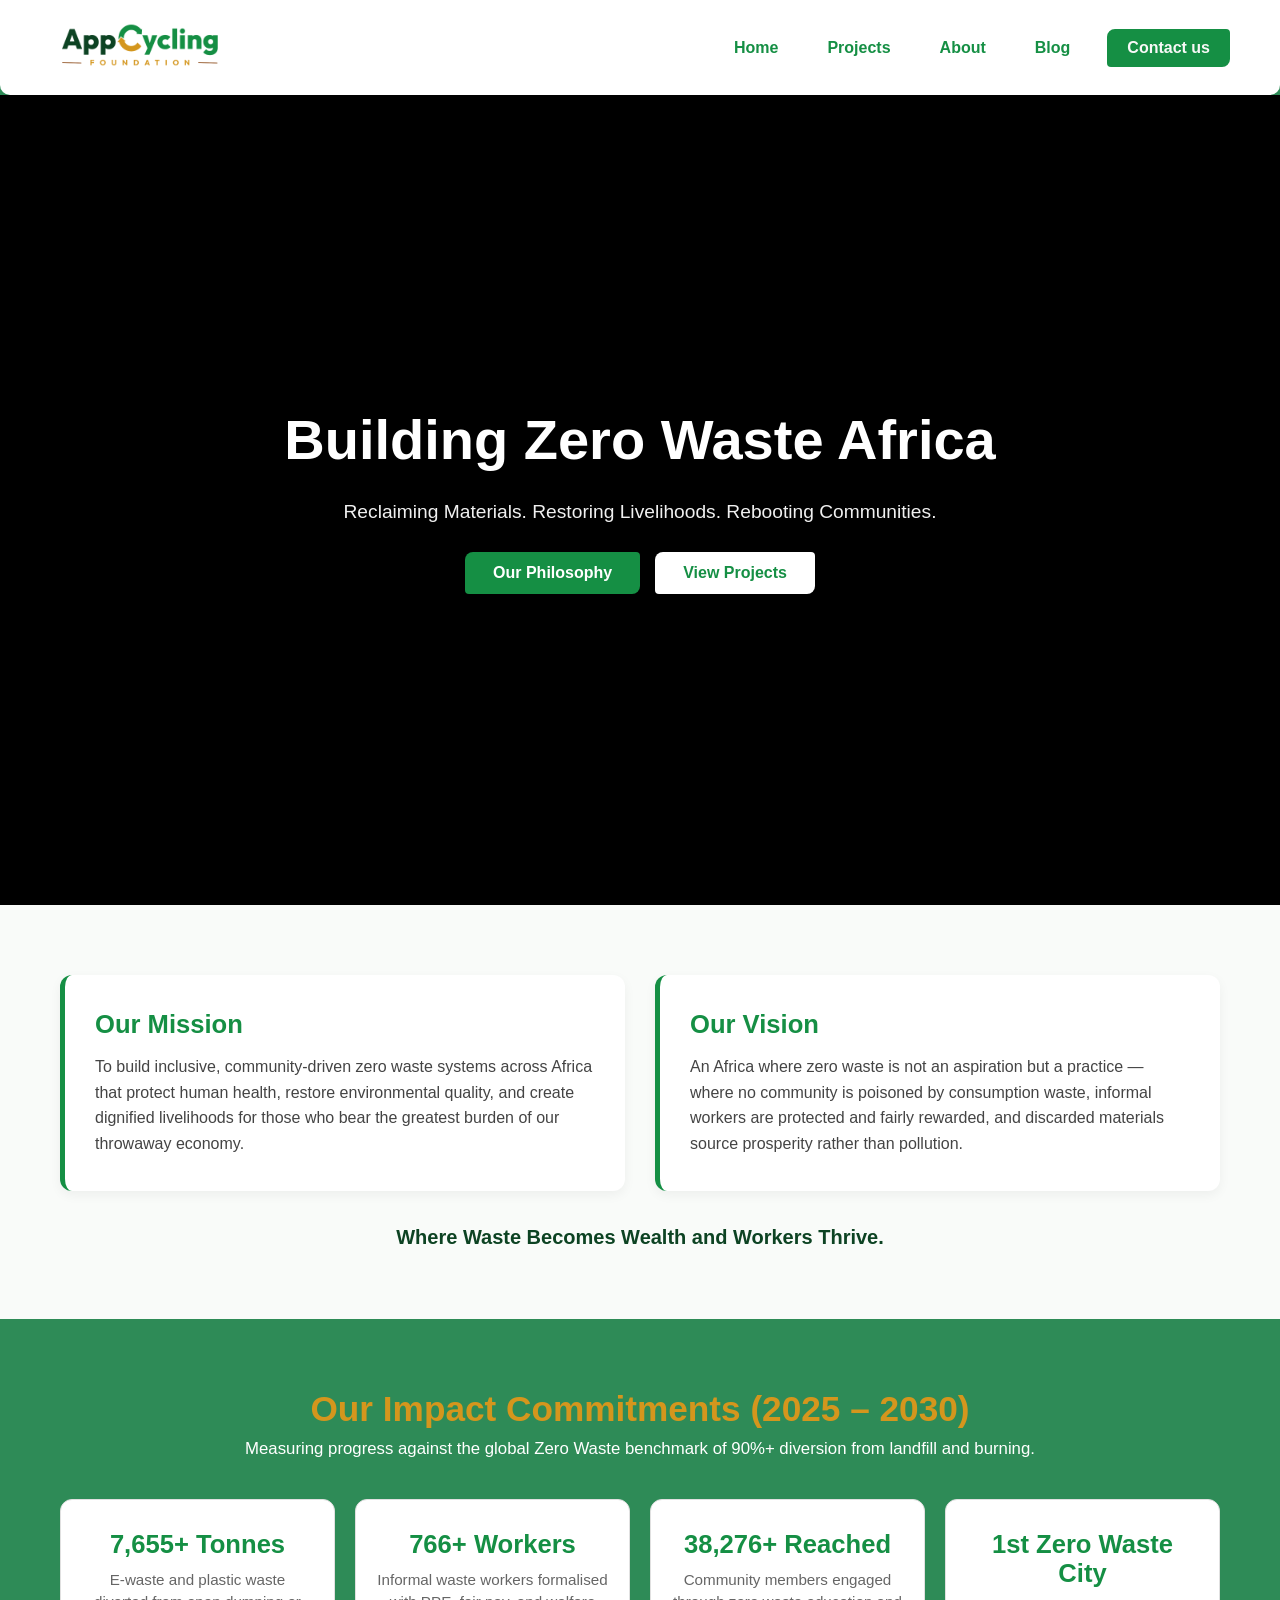
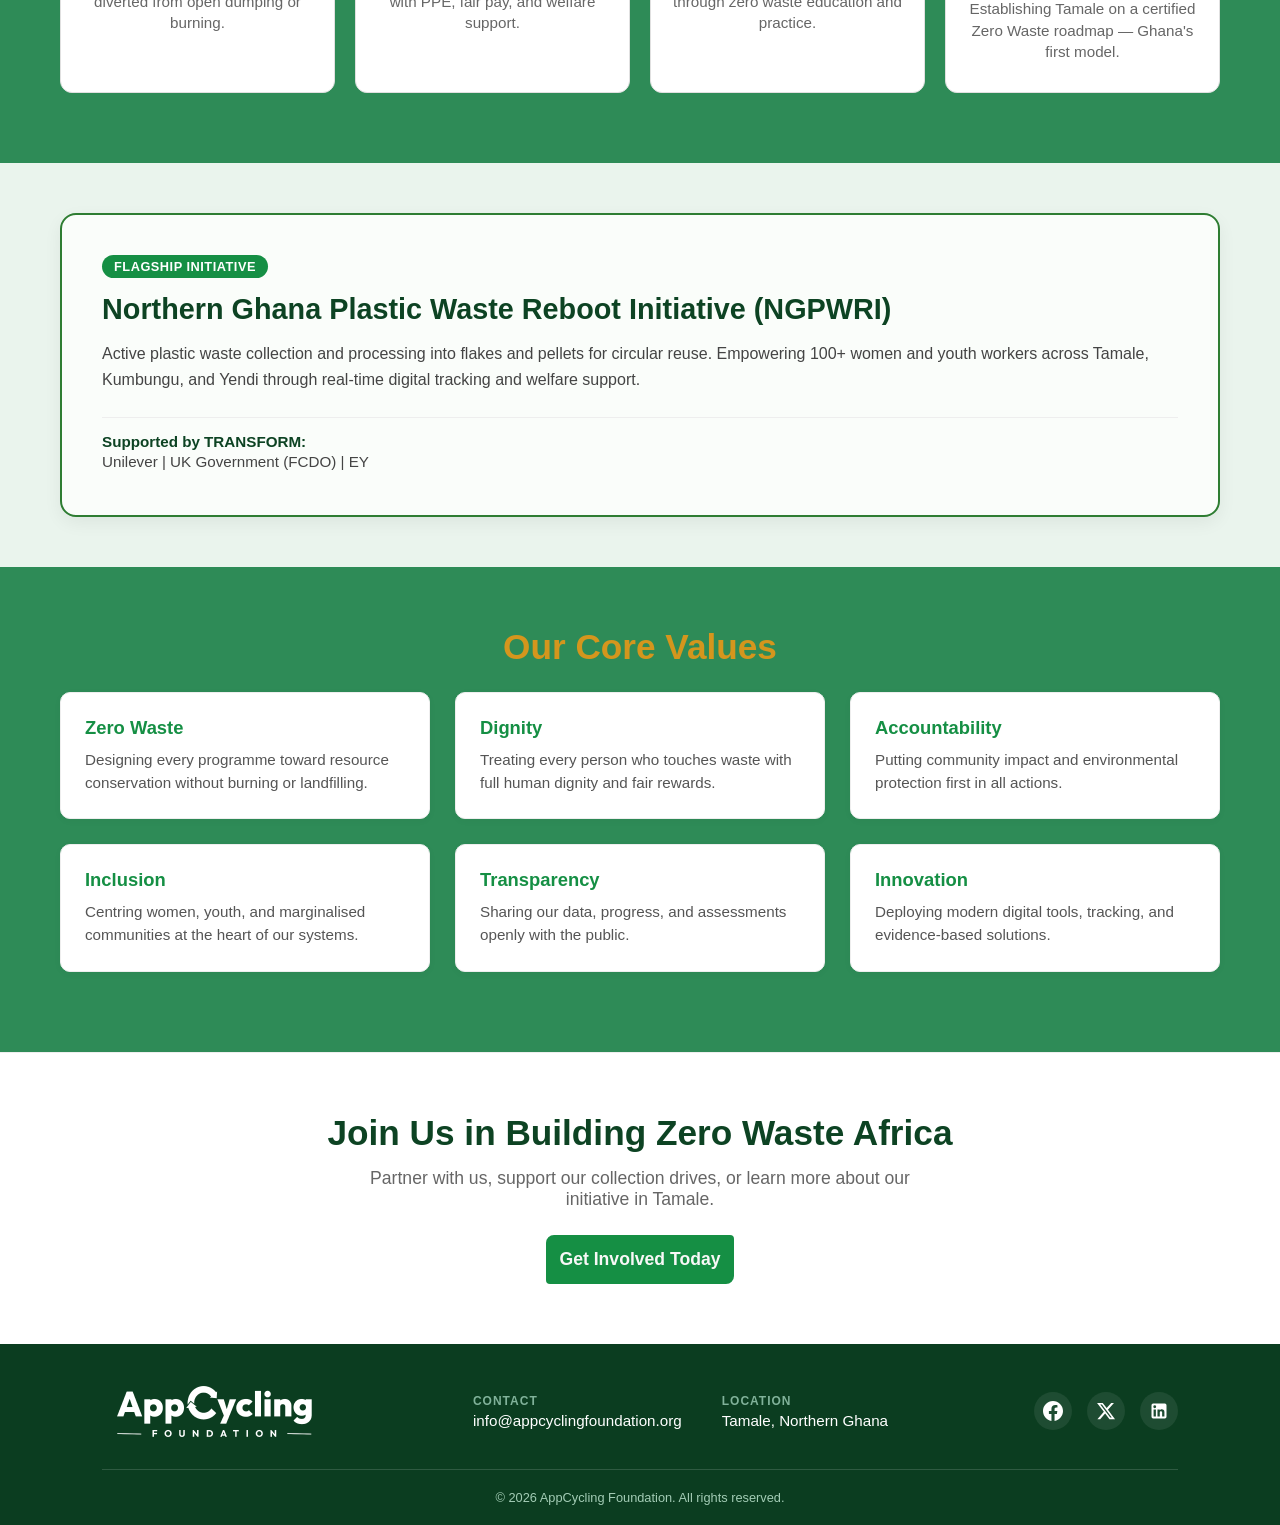
==== commit 67501583: "Update index.html Traffic Tracking" ====
--- a/index.html
+++ b/index.html
@@ -6,6 +6,14 @@
     <link rel="icon" href="assets/images/logo.svg" sizes="32x32" class="website-icon">
     <title>Appcycling Foundation | Building Zero Waste Africa</title>
     <link rel="stylesheet" href="style.css">
+
+    <script type="text/javascript">
+    (function(c,l,a,r,i,t,y){
+        c[a]=c[a]||function(){(c[a].q=c[a].q||[]).push(arguments)};
+        t=l.createElement(r);t.async=1;t.src="https://www.clarity.ms/tag/"+i;
+        y=l.getElementsByTagName(r)[0];y.parentNode.insertBefore(t,y);
+    })(window, document, "clarity", "script", "z92qhfe601");
+    </script>
 </head>
 <body class="index_body">
 
--- a/style.css
+++ b/style.css
@@ -19,16 +19,19 @@
 }
 
 
+/* ==========================================
+   Navigation Bar
+   ========================================== */
+
 .navbar {
     width: 100%;
-    height: 12vh;
+    min-height: 70px;
     display: flex;
     justify-content: space-between;
     align-items: center;
-    position: sticky;
-    top: 0;
-    background-color: white;
-    padding: 10px 50px;
+    position: relative; /* Unstuck from top during scroll */
+    background-color: #ffffff;
+    padding: 15px 50px;
     border-radius: 0 0 10px 10px;
     font-size: 1.2rem;
     z-index: 100;
@@ -36,70 +39,49 @@
 
 .nav_logo_cont {
     display: flex;
-    justify-content: center;
-    /* border: solid 2px red; */
     align-items: center;
-    /* width: 30vw; */
     height: 100%;
 }
 
 .nav_logo_img {
     height: 60px;
-}
-
-/* wrap = container of cont*/
+    width: auto;
+}
+
 .nav_pages_wrap {
-    width: 50%;
-    height: 100%;
+    display: flex;
+    align-items: center;
 }
 
 .nav_pages_cont {
-    /* width: 50%; */
-    height: 100%;
-    display: flex;
-    justify-content: space-between;
+    display: flex;
     align-items: center;
-    border: none;
-}
-
-/* nav page = home, about, contact... sections */
-
-.nav_pages_cont {
-    margin-right: 4vw;
-    /* border: solid 3px red; */
+    gap: 25px;
+    list-style: none;
+    margin: 0;
+    padding: 0;
 }
 
 .nav_page {
-    height: 100%;
-    width: 15%;
     display: flex;
     align-items: center;
 }
 
-.nav_page_link {
-    width: 100%;
-    height: 80%;
-}
-
-
-/* ************* Navbar Button Animation ************* */
-
+/* Link / Button Base Styling */
 .nav_btn {
-    position: relative; /* Container for absolute pseudoelement */
-    height: 100%;
-    width: 100%;
-    padding: 5px;
+    position: relative;
+    padding: 8px 12px;
     font-family: Verdana, Geneva, Tahoma, sans-serif;
     font-weight: 700;
     font-size: 1rem;
     color: rgb(21, 143, 68);
-    border: none; /* Removed fixed border to allow bottom line drawing */
-    outline: none;
     background-color: transparent;
-    cursor: pointer;
-}
-
-/* Bottom border pseudo-element setup */
+    text-decoration: none;
+    display: inline-block;
+    transition: color 0.3s ease;
+}
+
+/* Bottom Hover Line Effect */
 .nav_btn::after {
     content: '';
     position: absolute;
@@ -111,18 +93,17 @@
     transition: width 0.3s ease, left 0.3s ease;
 }
 
-/* Expand bottom border from middle outwards on hover */
 .nav_btn:not(.nav_btn_contact):hover::after {
     width: 100%;
     left: 0;
 }
 
-/* Keep solid styling for the primary CTA button */
+/* contact us btn */
 .nav_btn_contact {
-    width: 140%;
     background-color: rgba(21, 143, 68, 1);
     color: rgb(248, 248, 247);
     border-radius: 8px 4px;
+    padding: 10px 20px;
     transition: background-color 0.3s ease;
 }
 
@@ -131,14 +112,10 @@
 }
 
 .nav_btn_contact::after {
-    display: none; /* Disable middle-out line on the main contact button */
-}
-
-/* ==========================================
-   Responsive Mobile Navigation & Toggle Menu
-   ========================================== */
-
-/* Toggle Button Styling (Hidden on Desktop) */
+    display: none;
+}
+
+/* Mobile Toggle Hamburger Button */
 .nav_toggle {
     display: none;
     background: transparent;
@@ -160,61 +137,69 @@
     transition: all 0.3s ease-in-out;
 }
 
-/* Mobile Screen Breakpoint */
+/* === Mobile Navigation === */
+
 @media (max-width: 768px) {
     .navbar {
-        position: relative;
-        justify-content: space-between;
+        flex-direction: column;
         align-items: center;
+        gap: 15px;
         padding: 15px 20px;
-    }
-
-    /* Show hamburger icon on small screens */
+        border-radius: 0;
+    }
+
+    .nav_logo_cont {
+        justify-content: center;
+    }
+
     .nav_toggle {
         display: flex;
     }
-
-    /* Hide standard nav wrapper and transform to mobile dropdown */
+    
     .nav_pages_wrap {
         position: absolute;
-        top: 100%;
+        top: 100%; /* Opens menu directly below the hamburger/navbar bottom */
         left: 0;
         width: 100%;
-        background-color: #ffffff;
+        border-radius: 0 0 10px 10px;
+        background-color: white;
         box-shadow: 0 8px 16px rgba(0, 0, 0, 0.1);
         max-height: 0;
         overflow: hidden;
+        opacity: 0.96;
         transition: max-height 0.35s ease-in-out, padding 0.35s ease-in-out;
-        z-index: 1000;
-    }
-
-    /* Activated state when menu is opened */
+        z-index: 100;
+    }
+
+    /* Active Dropdown State */
     .nav_pages_wrap.active {
-        max-height: 350px;
-        padding: 15px 0;
+        max-height: 400px;
+        padding: 20px 0;
         border-bottom: 3px solid #175e34;
     }
 
     .nav_pages_cont {
         flex-direction: column;
         align-items: center;
-        gap: 12px;
-        padding: 0;
-        margin: 0;
-        list-style: none;
+        width: 100%;
+        gap: 15px;
     }
 
     .nav_page {
         width: 100%;
-        text-align: center;
+        justify-content: center;
     }
 
     .nav_btn {
         width: 80%;
-        padding: 10px 0;
-    }
-
-    /* Animated 'X' icon state when menu is open */
+        text-align: center;
+    }
+
+    .nav_btn_contact {
+        width: 80%;
+    }
+
+    /* Morphing 'X' animation */
     .nav_toggle.active .hamburger_bar:nth-child(1) {
         transform: translateY(8.5px) rotate(45deg);
     }
@@ -230,9 +215,9 @@
 
 /* *************************Navigation Bar Ends************************* */
 
-/* ==========================================================================
-                   Home Page Styles
-   ========================================================================== */
+/* =======================================
+    Home Page
+   ======================================== */
 
 /* Hero Section */
 .hero {
@@ -326,7 +311,8 @@
     box-shadow: 0 6px 16px rgba(0, 0, 0, 0.2);
 }
 
-/* Layout Container & Common Headings */
+
+/* Layout Container & Common Headings after hero section */
 .container {
     max-width: 1200px;
     margin: 0 auto;
@@ -480,8 +466,12 @@
 }
 
 /* Core Values Section */
+.values_title_text {
+    margin-bottom: 25px;
+}
+
 .values_section {
-    padding: 70px 0;
+    padding: 60px 0;
 }
 
 .values_grid {
@@ -516,7 +506,7 @@
     line-height: 1.5;
 }
 
-/* Call to Action Banner */
+/* Call to Action */
 .home_cta_banner {
     background-color: #ffffff;
     color: #158f44;
@@ -547,8 +537,29 @@
     margin-top: 10px;
 }
 
-/* Responsive Styles */
+/*===screen responsiveness=== */
 @media (max-width: 850px) {
+
+     .hero_title_text {
+        font-size: 2rem;
+        padding: 0 15px;
+        text-align: center;
+    }
+
+    .hero_subtitle_text {
+        font-size: 1rem;
+        padding: 0 20px;
+    }
+
+    .hero_cta_wrap {
+        flex-direction: column;
+        width: 80%;
+    }
+
+    .hero_btn {
+        text-align: center;
+    }
+    
     .mv_grid, 
     .values_grid {
         grid-template-columns: 1fr;
@@ -576,9 +587,11 @@
 }
 
 
-/* *************End of Index.html styles**************/
-
-/* ********** Start of about.html styles ********** */
+/* ******************** Home page end ***********************/
+
+/* ==========================================
+About Page
+============================================= */
 
 .about_body {
     background-color: #ffffff;
@@ -606,15 +619,6 @@
     line-height: 1.5;
 }
 
-/* Common Section Helpers */
-.left_aligned_title {
-    text-align: left;
-    color: #0d4323;
-    font-size: 2rem;
-    margin-bottom: 20px;
-    border-bottom: 2px solid #e0e0e0;
-    padding-bottom: 8px;
-}
 
 /* Overview Section & Badges */
 .about_overview_section {
@@ -862,108 +866,8 @@
     line-height: 1.5;
 }
 
-/* Relationship with AppCyclers Section */
-.appcyclers_rel_section {
-    padding: 50px 0;
-    background-color: #f9fbf9;
-}
-
-.rel_card {
-    background-color: #ffffff;
-    border: 1px solid #c8e6c9;
-    border-left: 5px solid #175e34;
-    padding: 30px;
-    border-radius: 4px;
-    box-shadow: 0 3px 8px rgba(0, 0, 0, 0.05);
-}
-
-.rel_card h3 {
-    color: #175e34;
-    font-size: 1.35rem;
-    margin-bottom: 12px;
-}
-
-.rel_card p {
-    font-size: 1rem;
-    line-height: 1.6;
-    color: #444444;
-    margin-bottom: 12px;
-}
-
-.rel_card p:last-child {
-    margin-bottom: 0;
-}
-
-/* Governance Section */
-.governance_section {
-    padding: 50px 0 70px;
-}
-
-.section_desc {
-    font-size: 0.98rem;
-    color: #555555;
-    margin-bottom: 18px;
-}
-
-.governance_table_wrapper {
-    overflow-x: auto;
-    margin-bottom: 35px;
-}
-
-.governance_table {
-    width: 100%;
-    border-collapse: collapse;
-    background-color: #ffffff;
-    border: 1px solid #e0e0e0;
-    text-align: left;
-}
-
-.governance_table th,
-.governance_table td {
-    padding: 14px 18px;
-    border-bottom: 1px solid #eeeeee;
-    font-size: 0.95rem;
-}
-
-.governance_table th {
-    background-color: #1f3a60;
-    color: #ffffff;
-    font-weight: 700;
-}
-
-.governance_table tr:nth-child(even) {
-    background-color: #fcfcfc;
-}
-
-.exec_grid {
-    display: grid;
-    grid-template-columns: repeat(2, 1fr);
-    gap: 20px;
-}
-
-.exec_card {
-    background-color: #ffffff;
-    border: 1px solid #e0e0e0;
-    border-top: 3px solid #1f3a60;
-    padding: 20px;
-    border-radius: 4px;
-}
-
-.exec_card h4 {
-    color: #1f3a60;
-    font-size: 1.1rem;
-    margin-bottom: 8px;
-}
-
-.exec_card p {
-    font-size: 0.92rem;
-    color: #555555;
-    line-height: 1.5;
-}
-
-/* ==========================================
-   Meet Our Team Section & Animations
-   ========================================== */
+
+/* Meet Our Team */
 .team_section {
     padding: 60px 0;
     background-color: #ffffff;
@@ -1028,7 +932,7 @@
     letter-spacing: 0.5px;
 }
 
-/* Hover Animations */
+/*** Hover Animations ***/
 
 /* Card lifts slightly */
 .team_card:hover {
@@ -1047,7 +951,7 @@
     opacity: 1;
 }
 
-/* Responsive adjustments for Meet Team section*/
+/* Responsiveness for Meet Team section*/
 @media (max-width: 1024px) {
     .team_grid {
         grid-template-columns: repeat(3, 1fr);
@@ -1071,7 +975,7 @@
     }
 }
 
-/* Responsive Styles for About Page */
+/* === General responsiveness for About Page sections === */
 @media (max-width: 850px) {
     .about_stats_grid {
         grid-template-columns: repeat(2, 1fr);
@@ -1106,9 +1010,11 @@
     }
 }
 
-/* ********** End of about.html styles ********** */
-
-/* ************* Start of blog.html styles ************* */
+/* ******************** About Page End ********************** */
+
+/* ======================================
+Blog Page 
+========================================= */
 
 .blog_body {
     background-color: aliceblue;
@@ -1249,7 +1155,7 @@
     color: rgb(13, 67, 35);
 }
 
-/* Sidebar Styling */
+/* Sidebar */
 .blog_sidebar {
     flex: 1;
     display: flex;
@@ -1324,7 +1230,7 @@
     gap: 12px;
 }
 
-/* Responsive Styles */
+/* Responsiveness */
 @media (max-width: 992px) {
     .blog_container {
         flex-direction: column;
@@ -1340,9 +1246,11 @@
     }
 }
 
-/* ************* End of blog.html styles ************* */
-
-/* *************Start of contact.html styles************* */
+/* *************** Blog Page End ****************** */
+
+/* ========================================
+Contact Page
+============================================*/
 
 .contact_body {
     background-color: aliceblue;
@@ -1415,7 +1323,7 @@
     font-size: 1.1rem;
 }
 
-/* Contact Form Section */
+/* Contact Form */
 .contact_form {
     width: 58%;
     background-color: white;
@@ -1475,9 +1383,157 @@
     background-color: rgb(13, 67, 35);
 }
 
-/* **********End of contact.html styles**************** */
-
-/* ************* Start of projects.html styles ************* */
+/* donate */
+
+.donate_section {
+    padding: 50px 20px;
+    background-color: #f4f8f5;
+    border-radius: 12px;
+    margin: 40px auto;
+    max-width: 1000px;
+    font-family: Verdana, Geneva, Tahoma, sans-serif;
+}
+
+.donate_header {
+    text-align: center;
+    margin-bottom: 35px;
+}
+
+.donate_header h2 {
+    color: rgb(13, 67, 35);
+    font-size: 2rem;
+    margin-bottom: 8px;
+}
+
+.donate_header p {
+    color: #555;
+    font-size: 1rem;
+}
+
+.donate_grid {
+    display: grid;
+    grid-template-columns: repeat(auto-fit, minmax(280px, 1fr));
+    gap: 25px;
+}
+
+.donate_card {
+    background-color: #ffffff;
+    padding: 30px;
+    border-radius: 10px;
+    border: 1px solid #e0e0e0;
+    box-shadow: 0 4px 12px rgba(0, 0, 0, 0.04);
+    display: flex;
+    flex-direction: column;
+    justify-content: space-between;
+}
+
+.donate_card.highlight_card {
+    border: 2px solid rgb(21, 143, 68);
+}
+
+.donate_card h3 {
+    color: rgb(21, 143, 68);
+    font-size: 1.25rem;
+    margin-bottom: 12px;
+}
+
+.donate_card p {
+    color: #444;
+    font-size: 0.95rem;
+    line-height: 1.4;
+}
+
+.donate_info_list {
+    list-style: none;
+    padding: 0;
+    margin: 0;
+}
+
+.donate_info_list li {
+    padding: 10px 0;
+    border-bottom: 1px solid #f0f0f0;
+    color: #333;
+    font-size: 0.95rem;
+}
+
+.donate_info_list li:last-child {
+    border-bottom: none;
+}
+
+/* Preset Amount Selector */
+.donate_amounts {
+    display: flex;
+    gap: 10px;
+    margin: 20px 0;
+}
+
+.amount_btn {
+    flex: 1;
+    padding: 10px;
+    border: 1.5px solid rgb(21, 143, 68);
+    background: transparent;
+    color: rgb(21, 143, 68);
+    font-weight: bold;
+    font-size: 0.95rem;
+    border-radius: 6px;
+    cursor: pointer;
+    transition: all 0.25s ease;
+}
+
+.amount_btn.active,
+.amount_btn:hover {
+    background-color: rgb(21, 143, 68);
+    color: #ffffff;
+}
+
+/* Donate Button */
+.donate_cta_btn {
+    display: block;
+    text-align: center;
+    background-color: rgb(21, 143, 68);
+    color: #ffffff;
+    padding: 12px 20px;
+    border-radius: 6px;
+    text-decoration: none;
+    font-weight: bold;
+    transition: background-color 0.3s ease;
+}
+
+.donate_cta_btn:hover {
+    background-color: rgb(13, 67, 35);
+}
+
+/* Mobile Responsiveness */
+@media (max-width: 768px) {
+    .donate_section {
+        padding: 35px 15px;
+    }
+    
+    .donate_header h2 {
+        font-size: 1.6rem;
+    }
+}
+
+/* General contact page responsiveness */
+@media (max-width: 768px) {
+      
+    /* Contact Page Layout */
+    .contact_container {
+        flex-direction: column;
+    }
+
+    .contact_info_card, .contact_form {
+        width: 100%;
+    }
+}
+
+
+
+/* ***************End of contact.html styles******************* */
+
+/* ==================================
+Projects Page
+====================================== */
 
 .projects_body {
     background-color: aliceblue;
@@ -1563,7 +1619,7 @@
     line-height: 1.4;
 }
 
-/* Zero Waste Hierarchy Banner */
+/* Zero Waste Hierarchy */
 .hierarchy_banner {
     background-color: #e8f5e9;
     border-left: 5px solid #2e7d32;
@@ -1584,7 +1640,7 @@
     line-height: 1.5;
 }
 
-/* Core Programmes Section */
+/* Core Programmes */
 .core_programmes_section {
     margin-bottom: 60px;
 }
@@ -1688,13 +1744,13 @@
     color: #222222;
 }
 
-/* Community Projects Section Margin Adjustments */
+/* Community Projects */
 .community_projects_section {
     padding-top: 20px;
     border-top: 1px solid #e0e0e0;
 }
 
-/* Responsive Grid Adjustments */
+/* Responsiveness */
 @media (max-width: 1100px) {
     .projects_grid {
         grid-template-columns: repeat(3, 1fr);
@@ -1707,11 +1763,13 @@
     }
 }
 
-/* ************* End of projects.html styles ************* */
-
-
-
-/* ************* Updated Modern Footer Styles ************* */
+/* ******************** End of projects.html styles ******************** */
+
+
+
+/* =============================
+Footer
+===================================== */
 
 .footer {
     width: 100%;
@@ -1817,7 +1875,8 @@
     margin-top: 0;
 }
 
-/* Responsive adjustment for small screens */
+/*** Footer Responsiveness***/
+
 @media (max-width: 768px) {
     .footer_container {
         flex-direction: column;
@@ -1833,72 +1892,3 @@
         display: none;
     }
 }
-
-
-/* ************* Global Responsive Adjustments ************* */
-
-@media (max-width: 768px) {
-    /* Navbar Adjustment */
-    .navbar {
-        height: auto;
-        padding: 15px 20px;
-        flex-direction: column;
-        gap: 15px;
-    }
-
-    .nav_pages_wrap {
-        width: 100%;
-    }
-
-    .nav_pages_cont {
-        margin-right: 0;
-        justify-content: space-around;
-    }
-
-    .nav_page {
-        width: auto;
-    }
-
-    .nav_btn_contact {
-        width: 100%;
-    }
-
-
-
-    /* */
-    .hero_title_text {
-        font-size: 2rem;
-        padding: 0 15px;
-        text-align: center;
-    }
-
-    .hero_subtitle_text {
-        font-size: 1rem;
-        padding: 0 20px;
-    }
-
-    .hero_cta_wrap {
-        flex-direction: column;
-        width: 80%;
-    }
-
-    .hero_btn {
-        text-align: center;
-    }
-
-    /* Team Cards Stacking */
-    .phc_set1, .phc_set2, .phc_set3 {
-        flex-direction: column;
-        gap: 25px;
-        padding: 20px 0;
-    }
-
-    /* Contact Page Layout */
-    .contact_container {
-        flex-direction: column;
-    }
-
-    .contact_info_card, .contact_form {
-        width: 100%;
-    }
-}
